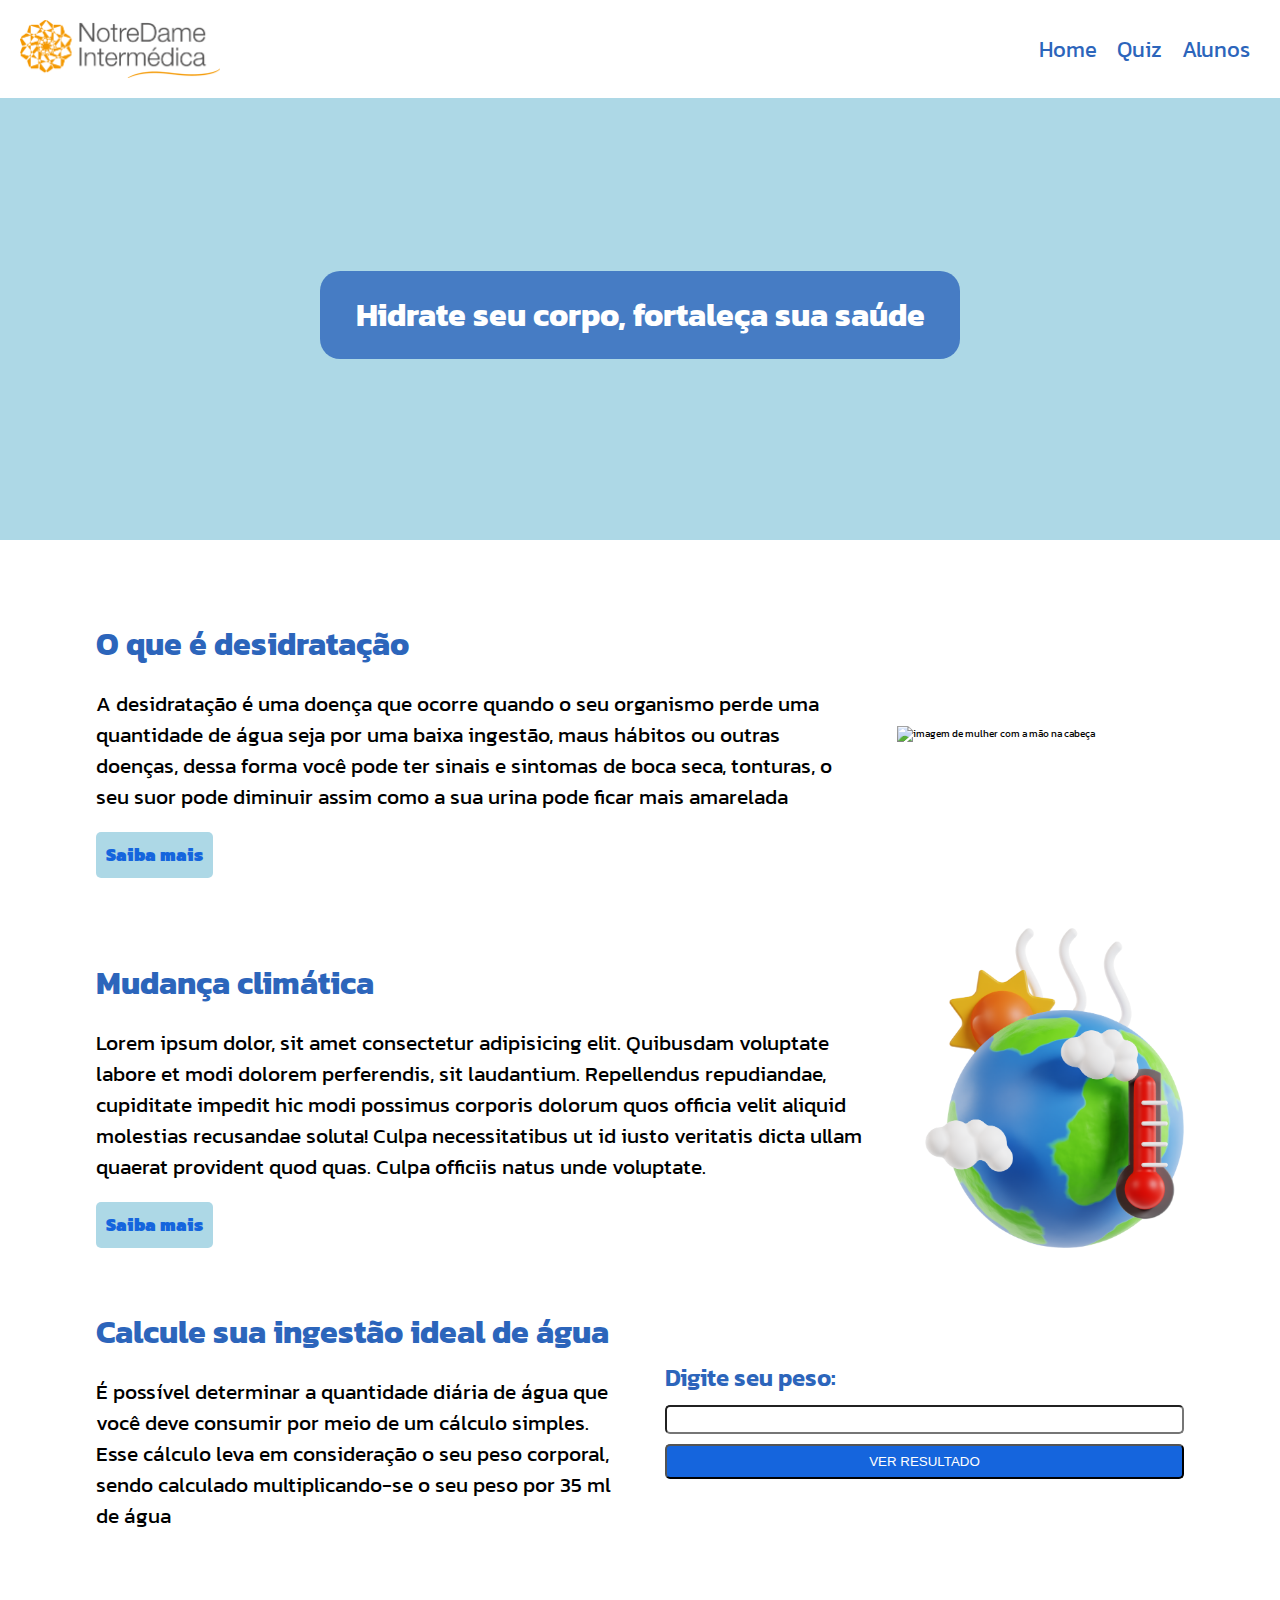
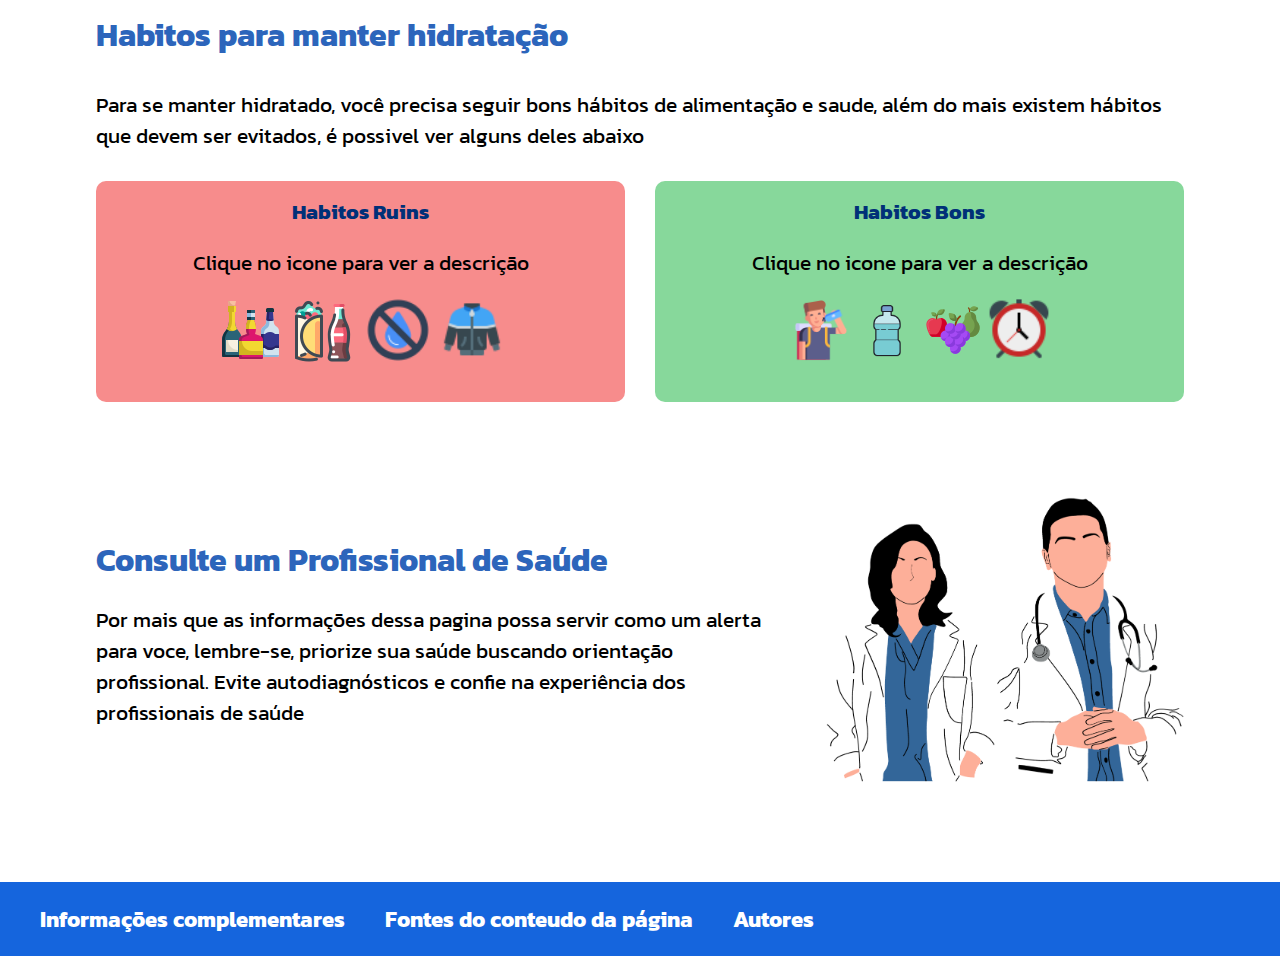
==== index.html @ b639f0be "pagina inicial completa" ====
<!DOCTYPE html>
<html lang="pt-br">

<head>
    <meta charset="UTF-8">
    <meta name="viewport" content="width=device-width, initial-scale=1.0">
    <title>Hidratação - Pagina Inicial</title>
    <link rel="stylesheet" href="style/style.css">
    <link rel="stylesheet" href="style/index.css">
    <link rel="shortcut icon" href="image/icons8-garrafa-de-água-100.png" type="image/x-icon">
</head>

<body>

    <header>
        <img src="image/layout_set_logo.png" alt="logo da intermédica">
        <nav>
            <ul>
                <li><a href="index.html">Home</a></li>
                <li><a href="quiz.html">Quiz</a></li>
                <li><a href="alunos.html">Alunos</a></li>
            </ul>
        </nav>
    </header>

    <main>
        <section class="primeira-secao">
            <h1>Hidrate seu corpo, fortaleça sua saúde</h1>
        </section>

        <section class="container">
            <div class="informacoes">
                <h2>O que é desidratação</h2>
                <p>A desidratação é uma doença que ocorre quando o seu organismo perde uma quantidade de água seja por
                    uma baixa ingestão, maus hábitos ou outras doenças, dessa forma você pode ter sinais e sintomas de
                    boca seca, tonturas, o seu suor pode diminuir assim como a sua urina pode ficar mais amarelada
                </p>
                <a href="">Saiba mais</a>
            </div>

            <img src="image/barra.png" alt="imagem de mulher com a mão na cabeça">
        </section>

        <section class="container">
            <div class="informacoes mudanca-climatica">
                <h2>Mudança climática</h2>
                <p>Lorem ipsum dolor, sit amet consectetur adipisicing elit. Quibusdam voluptate labore et modi dolorem
                    perferendis, sit laudantium. Repellendus repudiandae, cupiditate impedit hic modi possimus corporis
                    dolorum quos officia velit aliquid molestias recusandae soluta! Culpa necessitatibus ut id iusto
                    veritatis dicta ullam quaerat provident quod quas. Culpa officiis natus unde voluptate.</p>
                <a href="">Saiba mais</a>
            </div>

            <img class="img-mudanca-climatica" src="image/mudanca-climatica.png"
                alt="icone do mundo com altas temperaturas">

        </section>

        <section class="container container-conta">
            <div>
                <h2>Calcule sua ingestão ideal de água</h2>
                <p>É possível determinar a quantidade diária de água que você deve consumir por meio de um cálculo
                    simples. Esse cálculo leva em consideração o seu peso corporal, sendo calculado multiplicando-se o
                    seu peso por 35 ml de água</p>
            </div>
            <div class="container-calculo">
                <form>
                    <label for="peso">Digite seu peso:</label><input type="number" value="peso" id="peso" min="0"
                        max="300" required>
                    <input class="btn-resultado js-btn-resultado" type="button" value="Ver Resultado">
                </form>
                <div>
                    <p class="p-calculo js-mostar-calculo"></p>
                </div>
            </div>
        </section>

        <section class="container habitos-hidratacao">
            <h2>Habitos para manter hidratação</h2>
            <p
            >Para se manter hidratado, você precisa seguir bons hábitos de alimentação e saude, além do mais existem hábitos que devem ser evitados, é possivel ver alguns deles abaixo</p>
            <div class="habitos">
                <div class="habitos-ruins">
                    <h3>Habitos Ruins</h3>
                    <p>Clique no icone para ver a descrição</p>
                    <div class="icones-habitos">
                        <img src="image/icons8-drinks-64.png" alt="Bebidas alcolicas juntas">
                        <img src="image/icons8-comida-fast-food-street-food-18-64.png" alt="comida de Fast-Food">
                        <img src="image/icons8-no-water-53.png" alt="agua com risco no meio">
                        <img src="image/icons8-fato-de-treino-48.png" alt="Jaqueta de frio">
                    </div>

                    <p class="mostar-informacoes js-mostar-informacoes-ruins"></p>
                </div>

                <div class="habitos-bons">
                    <h3>Habitos Bons</h3>
                    <p>Clique no icone para ver a descrição</p>
                    <div class="icones-habitos">
                        <img src="image/icons8-drink-water-66.png" alt="Homem bebendo agua">
                        <img src="image/icons8-garrafa-de-água-100.png" alt="garrafa de agua">
                        <img src="image/icons8-fruits-64.png" alt="grupo de frutas">
                        <img src="image/icons8-relógio-despertador-48.png" alt="relogio">
                    </div>
                    <p class="mostar-informacoes js-mostar-informacoes-bons"></p>
                </div>
            </div>
        </section>


        <section class="container">
            <div>
                <h2>Consulte um Profissional de Saúde</h2>
                <p>Por mais que as informações dessa pagina possa servir como um alerta para voce,  lembre-se, priorize sua saúde buscando orientação profissional. Evite autodiagnósticos e confie na experiência dos profissionais de saúde</p>
            </div>

            <img src="image/nedico-2.png" alt="Foto de médica e médico juntos">
        </section>

    </main>

    <footer>
        <section>
            <h3>Informações complementares</h3>
            <nav>
                <ul>
                    <li><a href=""></a></li>
                </ul>
            </nav>
        </section>

        <section>
            <h3>Fontes do conteudo da página</h3>
            <nav>
                <ul>
                    <li><a href=""></a></li>
                </ul>
            </nav>
        </section>

        <section>
            <h3>Autores</h3>
            <nav>
                <ul>
                    <li><a href=""></a></li>
                </ul>
            </nav>
        </section>
    </footer>

</body>

</html>
---- style/style.css ----
@import url('header.css');
@import url('https://fonts.googleapis.com/css2?family=Kanit&display=swap');
@import url('footer.css');
* {
    margin: 0;
    padding: 0;
    box-sizing: border-box;
}

body {
    font-size: 62.5%;
    font-family: 'Kanit', 'Verdana', 'sans-serif';
}
---- style/index.css ----
.primeira-secao {
    background: #ADD8E6 url(../image/engin-akyurt-PCpoG06fcUI-unsplash.jpg) center center no-repeat;
    height: 60vh;
    background-size: cover;
    display: flex;
    align-items: center;
}

main h3 {
    font-size: 1.3rem;
}

.primeira-secao > h1 {
    background: rgba(44, 101, 187, 0.8);
    padding: 20px 10px;
    color: #ffff;
    width: 50%;
    margin: 10vh auto 0 auto;
    text-align: center;
    border-radius: 20px;
    font-size: 2rem;
}

.container {
    width: 85%;
    margin: 60px auto;
}

main p {
    font-size: 1.3rem;
}

main h2 {
    font-size: 2rem;
    color:#2c65bb ;
}

main > section > img {
    min-width: 259px;
    width: 100%;
    max-width: 400px;
}

main section {
    display: flex;
    gap: 50px;
    align-items: center;
}

main > section > .informacoes h2, p{
    margin: 20px 0;
}

main > section > .informacoes p {
    margin-bottom: 30px;
}

main a {
    text-decoration: none;
    padding: 10px;
    background-color: #ADD8E6;
    border-radius: 5px;
    margin-top: 30px;
    color: #1565dd;
    transition: 0.3s;
    font-size: 1.1rem;
    font-weight: 900;
}

main a:hover {
    background-color: #4ebce1;
}

.container-conta {
    display: flex;
    align-items: center;
}

.container-conta > div {
    flex: 1;
    width: 100%;
}

.container-calculo form {
    font-size: 1.5rem;
}

.container-calculo form input {
    display: block;
    margin: 10px 0;
    width: 100%;
    padding: 5px;
    border-radius: 5px;
}

.container-calculo form input.btn-resultado {
    background:#1565dd ;
    color: #ffff;
    text-transform: uppercase;
    padding: 8px;
    cursor: pointer;
    transition: 0.3s;

}

.container-calculo form input.btn-resultado:hover {
    background: #003078;
}

.container-calculo form label {
    color: #2c65bb;
    font-weight: 600;
}

.habitos-hidratacao {
    flex-direction: column;
    align-items: normal;
    gap: 10px;
}

.habitos-hidratacao > .habitos{
    display: flex;
    width: 100%;
    justify-content: space-between;
    gap: 30px;
}

.habitos-bons, .habitos-ruins {
    flex: 1;
    display: flex;
    align-items: center;
    flex-direction: column;
    border-radius: 10px;
    padding-top: 15px;
}

.habitos-hidratacao > .habitos h3 {
    color: #003078;
}

.icones-habitos {
    display: flex;
}

.habitos-hidratacao .icones-habitos img {
    margin: auto 5px;
    width: 64px;
    cursor: pointer;
    transition: 0.3s;
}

.habitos-bons .icones-habitos img{
    margin: auto 1px;
}

.habitos-ruins {
    background: rgba(239, 25, 25, 0.5);
}

.habitos-bons {
    background: rgba(16, 177, 56, 0.5);
}

@media screen and (max-width: 600px) {
    .primeira-secao > h1 {
        width: 85%;
    }
    section {
        flex-wrap: wrap;
    }

    section .desidratacao {
        margin-top: 0;
    }

    .container-conta {
        flex-direction: column;
    }

    .habitos {
        flex-direction: column;
    }
    
}
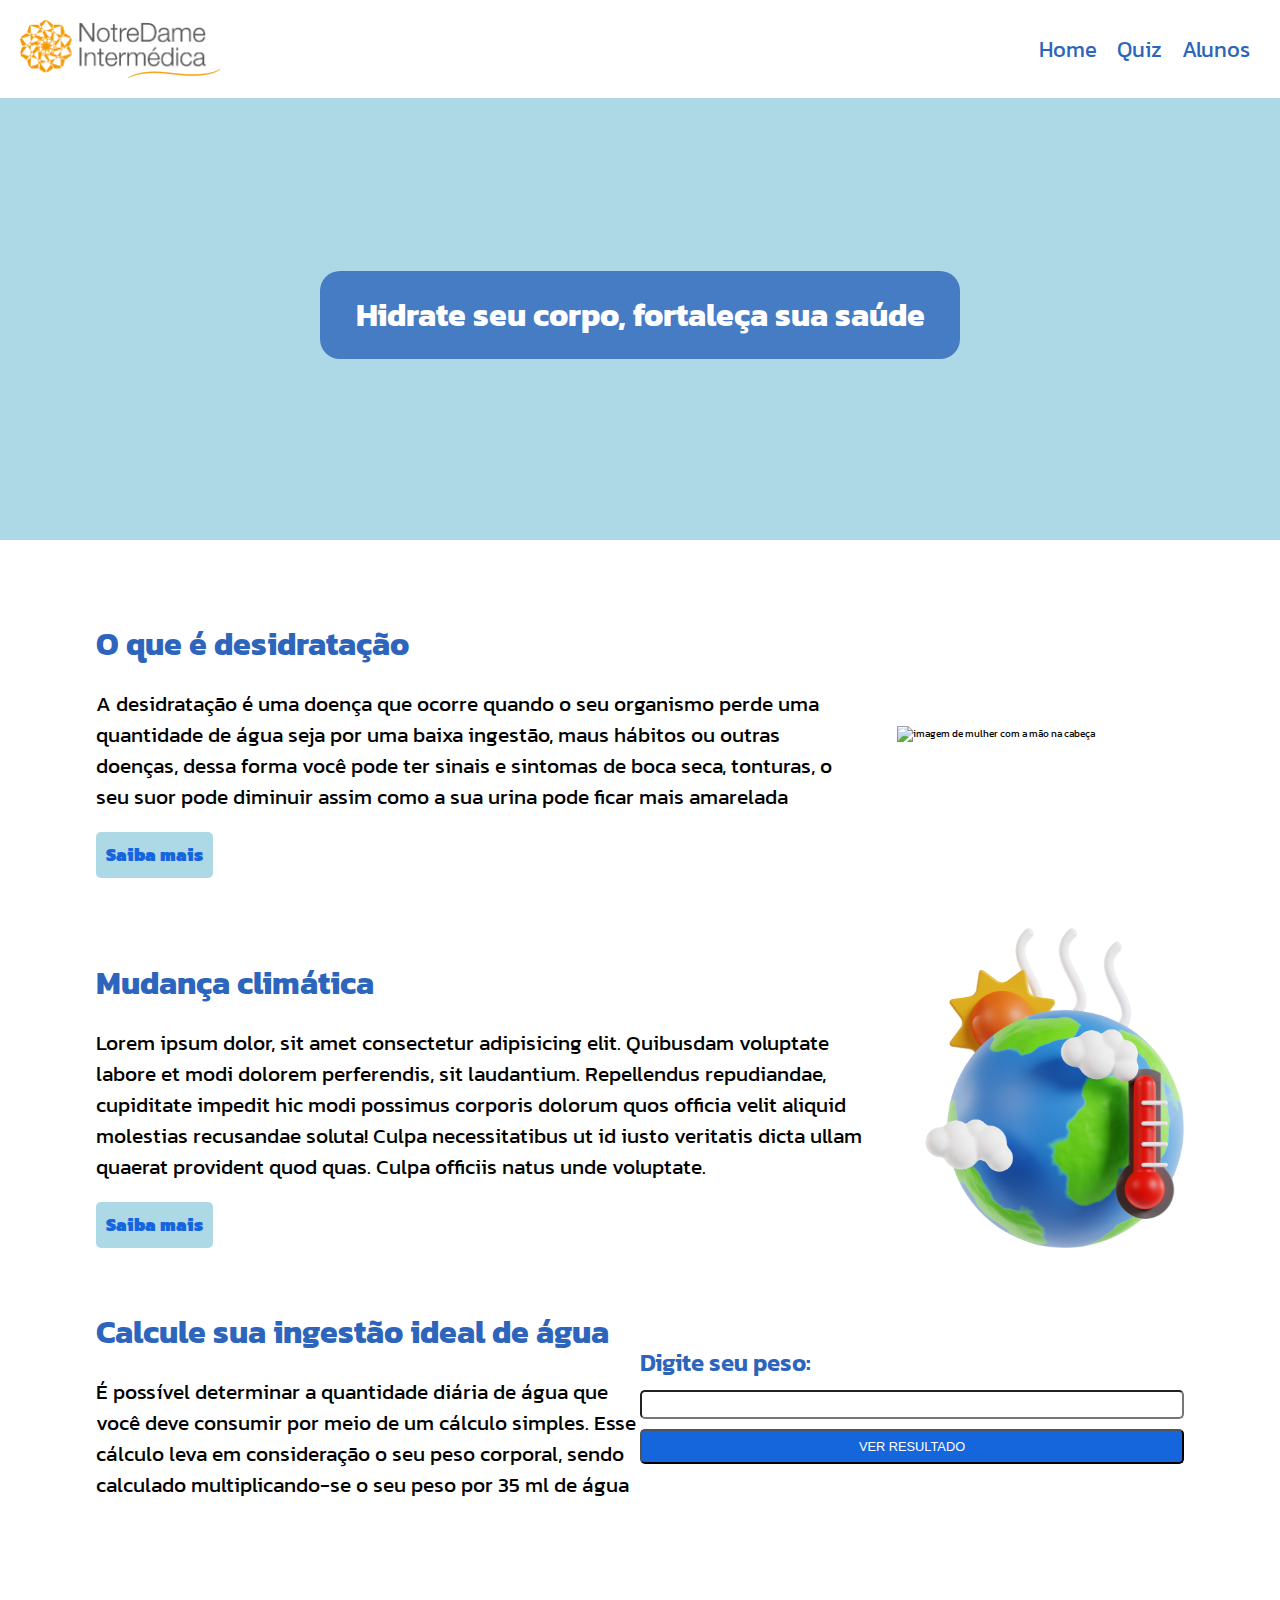
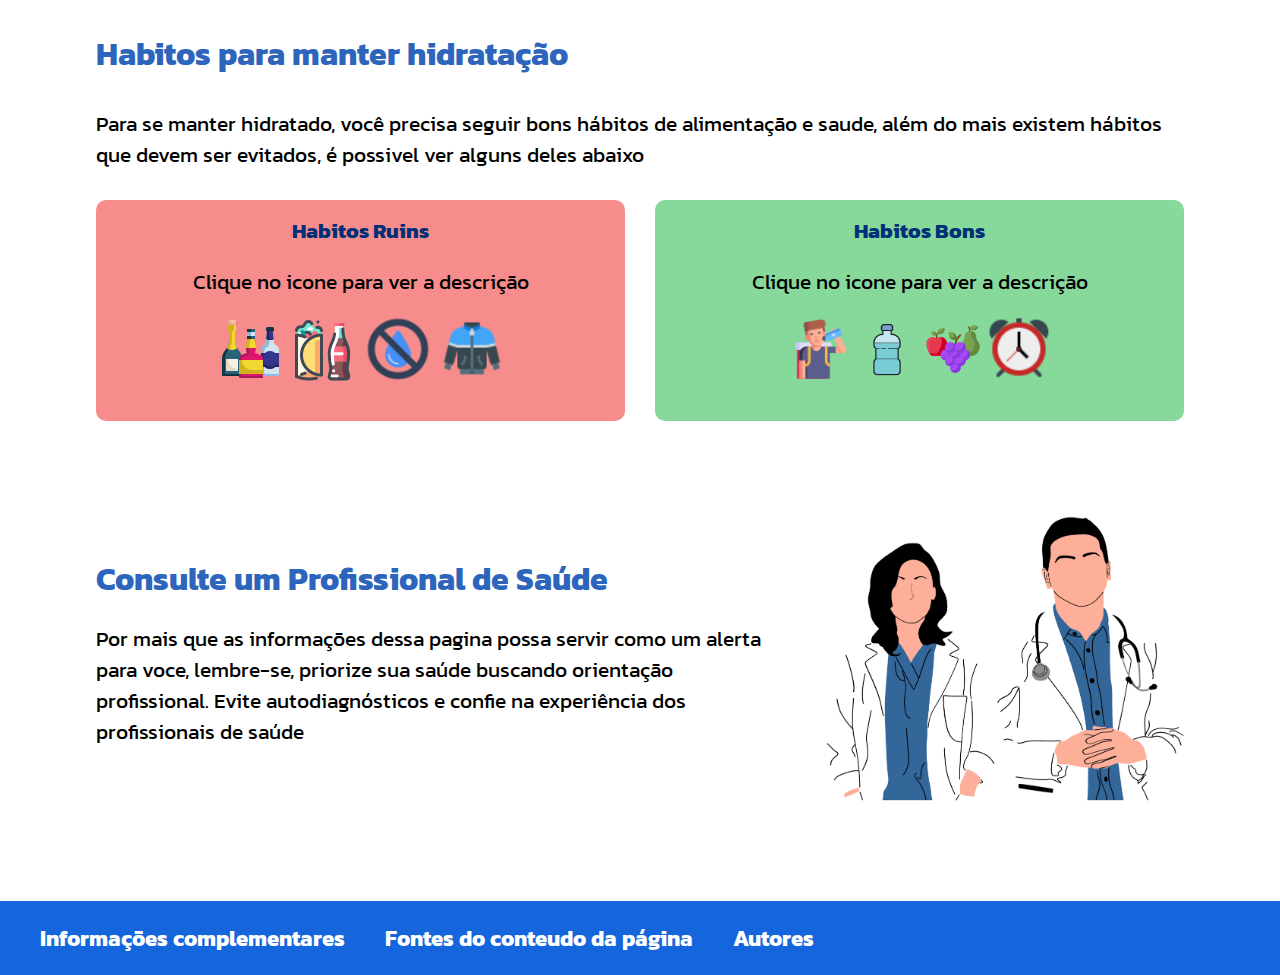
==== commit 63f800c3: "iniciado interação com javascript" ====
--- a/index.html
+++ b/index.html
@@ -35,7 +35,7 @@
                     uma baixa ingestão, maus hábitos ou outras doenças, dessa forma você pode ter sinais e sintomas de
                     boca seca, tonturas, o seu suor pode diminuir assim como a sua urina pode ficar mais amarelada
                 </p>
-                <a href="">Saiba mais</a>
+                <a class="btn-saiba-mais" href="">Saiba mais</a>
             </div>
 
             <img src="image/barra.png" alt="imagem de mulher com a mão na cabeça">
@@ -48,7 +48,7 @@
                     perferendis, sit laudantium. Repellendus repudiandae, cupiditate impedit hic modi possimus corporis
                     dolorum quos officia velit aliquid molestias recusandae soluta! Culpa necessitatibus ut id iusto
                     veritatis dicta ullam quaerat provident quod quas. Culpa officiis natus unde voluptate.</p>
-                <a href="">Saiba mais</a>
+                <a class="btn-saiba-mais" href="">Saiba mais</a>
             </div>
 
             <img class="img-mudanca-climatica" src="image/mudanca-climatica.png"
@@ -56,23 +56,26 @@
 
         </section>
 
-        <section class="container container-conta">
-            <div>
-                <h2>Calcule sua ingestão ideal de água</h2>
-                <p>É possível determinar a quantidade diária de água que você deve consumir por meio de um cálculo
-                    simples. Esse cálculo leva em consideração o seu peso corporal, sendo calculado multiplicando-se o
-                    seu peso por 35 ml de água</p>
-            </div>
-            <div class="container-calculo">
-                <form>
-                    <label for="peso">Digite seu peso:</label><input type="number" value="peso" id="peso" min="0"
-                        max="300" required>
-                    <input class="btn-resultado js-btn-resultado" type="button" value="Ver Resultado">
-                </form>
+        <section class="container container-quiz-conta">
+            <div class="container-conta">
                 <div>
-                    <p class="p-calculo js-mostar-calculo"></p>
+                    <h2>Calcule sua ingestão ideal de água</h2>
+                    <p>É possível determinar a quantidade diária de água que você deve consumir por meio de um cálculo
+                        simples. Esse cálculo leva em consideração o seu peso corporal, sendo calculado multiplicando-se o
+                        seu peso por 35 ml de água</p>
+                </div>
+                <div class="container-calculo">
+                    <form>
+                        <label for="peso">Digite seu peso:</label><input class="js-valor-peso" type="number" id="peso" min="0" max="300" required="true">
+                        <input class="btn-resultado js-btn-resultado" type="button" value="Ver Resultado">
+                    </form>
+                    <div>
+                        <p class="p-calculo js-mostar-calculo"></p>
+                    </div>
                 </div>
             </div>
+
+            <p class="js-mostrar-quiz"></p>
         </section>
 
         <section class="container habitos-hidratacao">
@@ -84,10 +87,10 @@
                     <h3>Habitos Ruins</h3>
                     <p>Clique no icone para ver a descrição</p>
                     <div class="icones-habitos">
-                        <img src="image/icons8-drinks-64.png" alt="Bebidas alcolicas juntas">
-                        <img src="image/icons8-comida-fast-food-street-food-18-64.png" alt="comida de Fast-Food">
-                        <img src="image/icons8-no-water-53.png" alt="agua com risco no meio">
-                        <img src="image/icons8-fato-de-treino-48.png" alt="Jaqueta de frio">
+                        <img class="js-bebidas-alcoolica" src="image/icons8-drinks-64.png" alt="Bebidas alcolicas juntas">
+                        <img class="js-fast-food" src="image/icons8-comida-fast-food-street-food-18-64.png" alt="comida de Fast-Food">
+                        <img class="js-sem-agua" src="image/icons8-no-water-53.png" alt="agua com risco no meio">
+                        <img class="js-roupa-calor" src="image/icons8-fato-de-treino-48.png" alt="Jaqueta de frio">
                     </div>
 
                     <p class="mostar-informacoes js-mostar-informacoes-ruins"></p>
@@ -97,10 +100,10 @@
                     <h3>Habitos Bons</h3>
                     <p>Clique no icone para ver a descrição</p>
                     <div class="icones-habitos">
-                        <img src="image/icons8-drink-water-66.png" alt="Homem bebendo agua">
-                        <img src="image/icons8-garrafa-de-água-100.png" alt="garrafa de agua">
-                        <img src="image/icons8-fruits-64.png" alt="grupo de frutas">
-                        <img src="image/icons8-relógio-despertador-48.png" alt="relogio">
+                        <img class="js-beber-agua" src="image/icons8-drink-water-66.png" alt="Homem bebendo agua">
+                        <img class="js-garrafa-agua" src="image/icons8-garrafa-de-água-100.png" alt="garrafa de agua">
+                        <img class="js-frutas" src="image/icons8-fruits-64.png" alt="grupo de frutas">
+                        <img class="js-relogio" src="image/icons8-relógio-despertador-48.png" alt="relogio">
                     </div>
                     <p class="mostar-informacoes js-mostar-informacoes-bons"></p>
                 </div>
@@ -148,6 +151,8 @@
         </section>
     </footer>
 
+    <script src="script/index.js"></script>
+
 </body>
 
 </html>--- a/style/index.css
+++ b/style/index.css
@@ -4,6 +4,11 @@
     background-size: cover;
     display: flex;
     align-items: center;
+}
+
+a {
+    text-decoration: none;
+    color: #000;
 }
 
 main h3 {
@@ -55,7 +60,7 @@
     margin-bottom: 30px;
 }
 
-main a {
+main a.btn-saiba-mais {
     text-decoration: none;
     padding: 10px;
     background-color: #ADD8E6;
@@ -67,8 +72,13 @@
     font-weight: 900;
 }
 
-main a:hover {
+main a.btn-saiba-mais:hover {
     background-color: #4ebce1;
+}
+
+.container-quiz-conta {
+    flex-direction: column;
+    gap: 10px;
 }
 
 .container-conta {
@@ -91,6 +101,7 @@
     width: 100%;
     padding: 5px;
     border-radius: 5px;
+    font-size: 0.8rem;
 }
 
 .container-calculo form input.btn-resultado {
@@ -131,7 +142,7 @@
     align-items: center;
     flex-direction: column;
     border-radius: 10px;
-    padding-top: 15px;
+    padding: 15px 10px 0 10px;
 }
 
 .habitos-hidratacao > .habitos h3 {
@@ -161,7 +172,40 @@
     background: rgba(16, 177, 56, 0.5);
 }
 
-@media screen and (max-width: 600px) {
+/* parte de javascript informando a quantidade de agua */
+span.valor-agua {
+    color: #1565dd;
+}
+
+span.peso-invalido {
+    color: #FF0000;
+    text-transform: uppercase;
+}
+
+/* parte de javascript que mostra o quiz após calcular a agua */
+
+.mostrar-quiz {
+    animation: mostrar-quiz forwards 2s;
+}
+
+.container-quiz-conta a {
+    color: #1565dd;
+    transition: 0.4s;
+}
+
+@keyframes mostrar-quiz {
+    0% {
+        transform: translateX(-20px);
+        opacity: 0;
+    }
+
+    100% {
+        transform: translateX(0);
+        opacity: 1;
+    }
+}
+
+@media screen and (max-width: 750px) {
     .primeira-secao > h1 {
         width: 85%;
     }
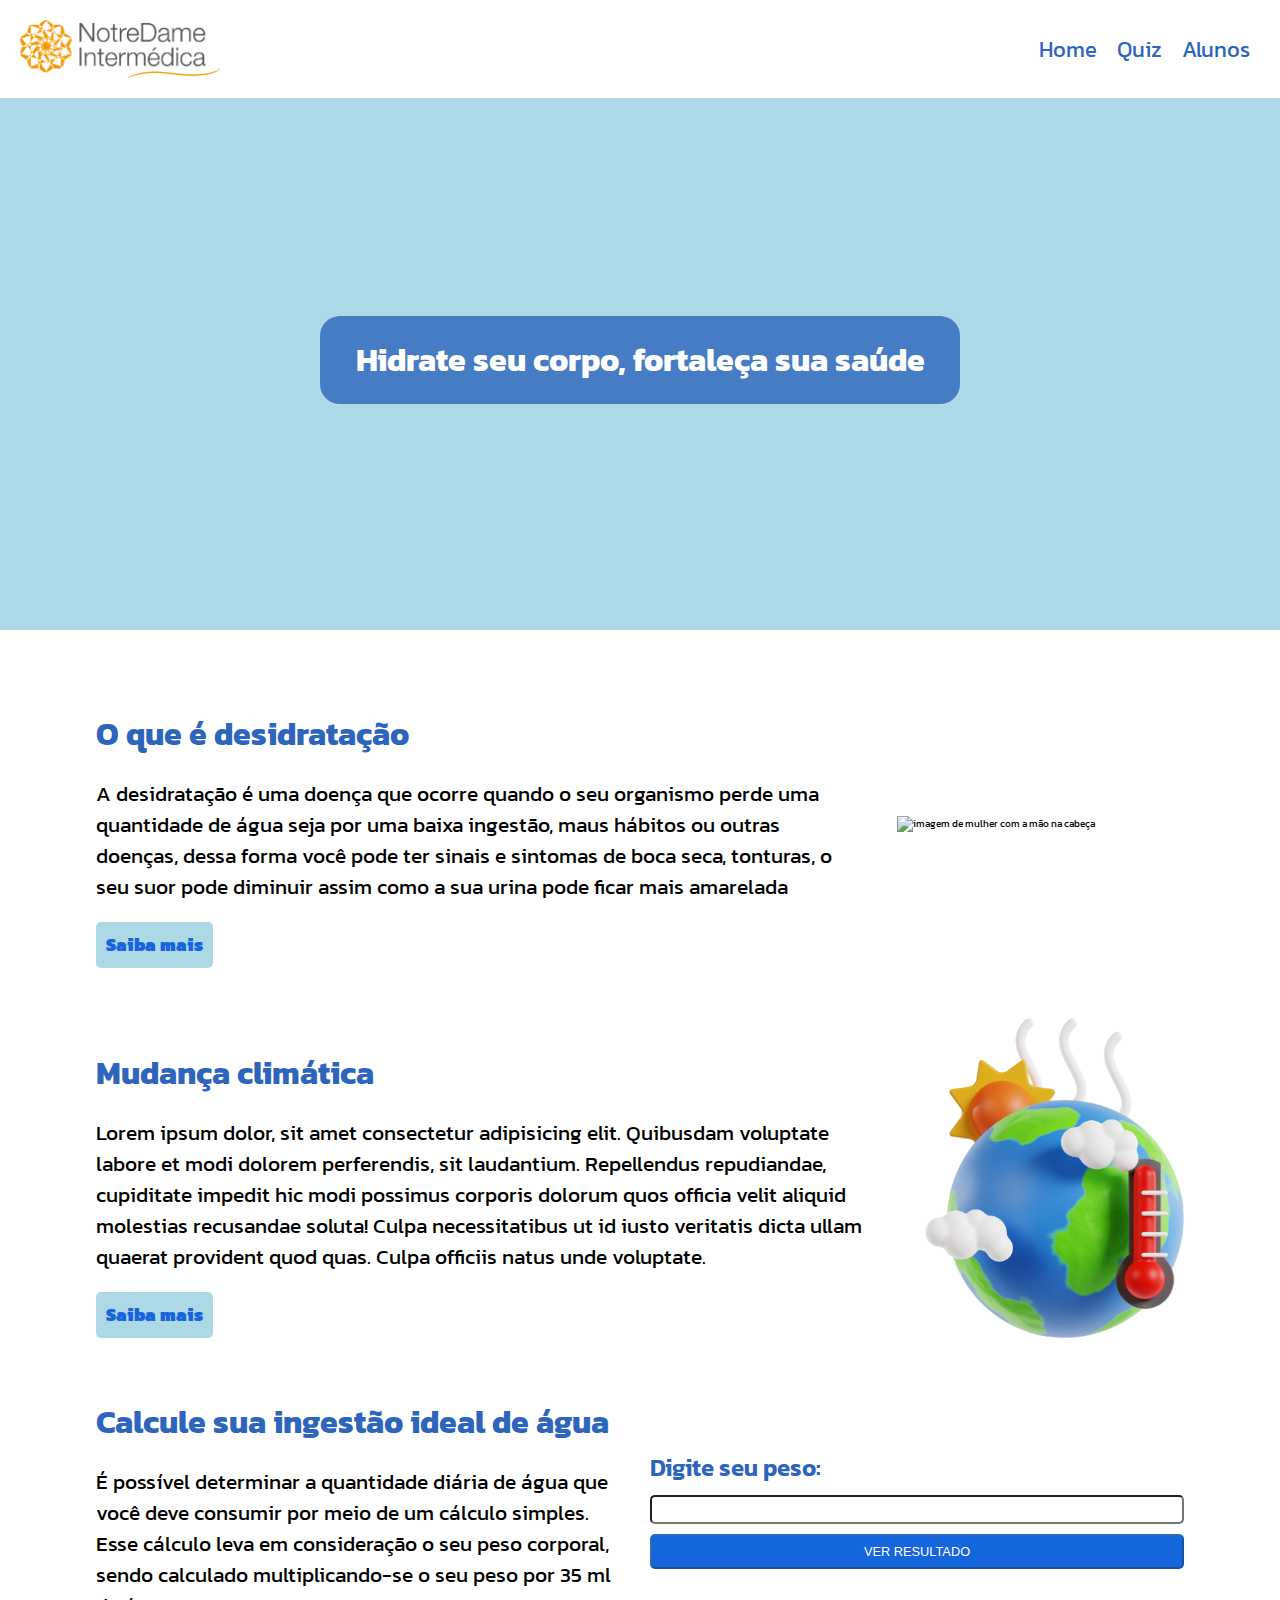
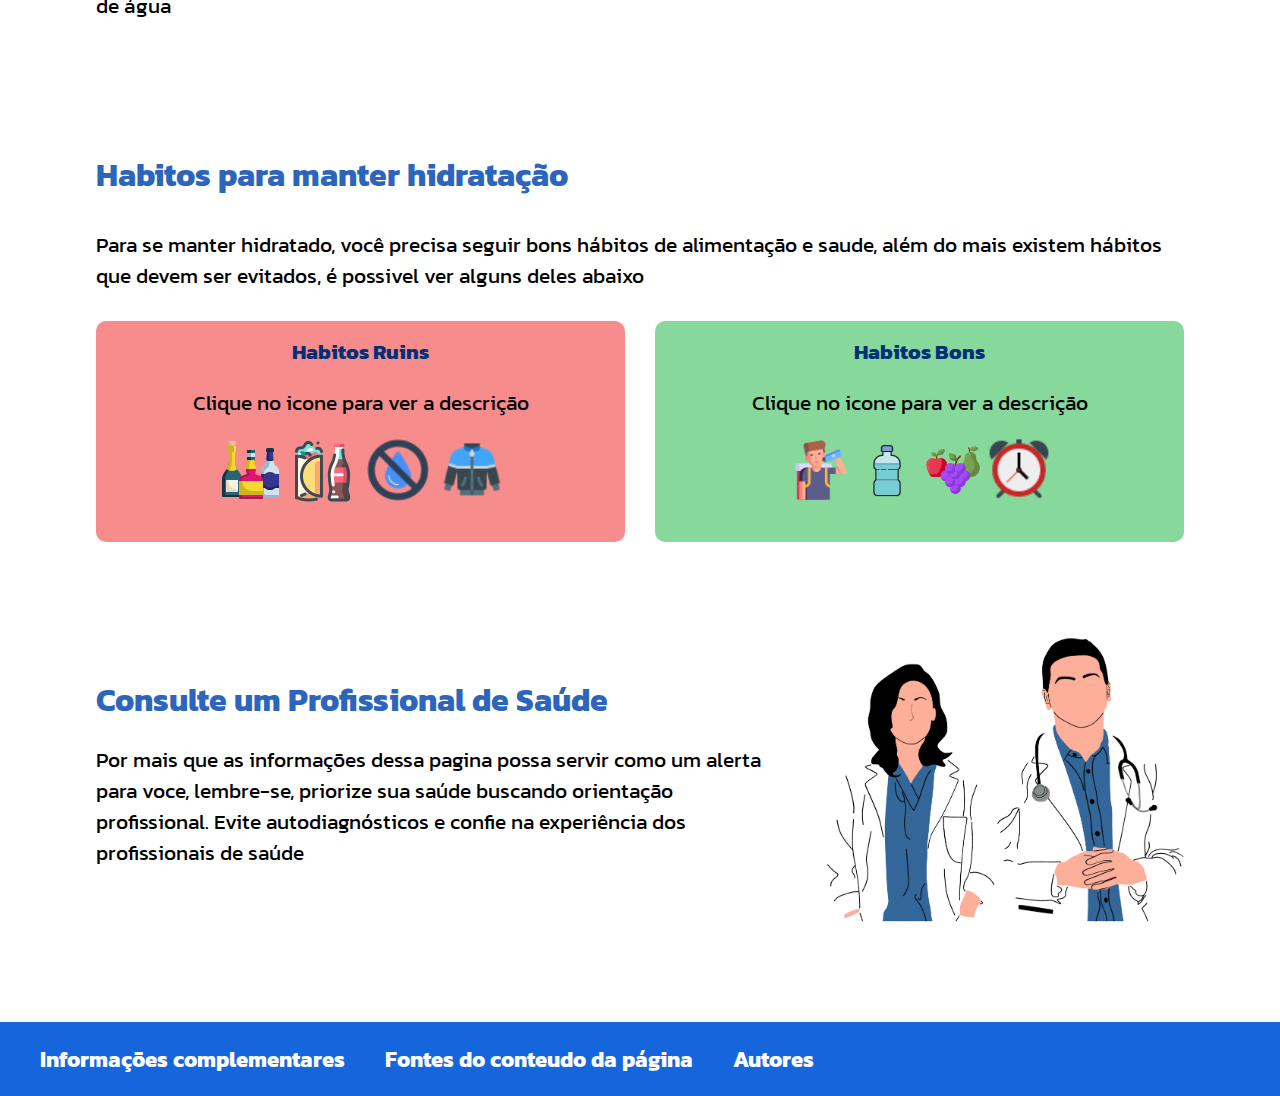
==== commit 47448094: "adicionado as informações no quiz" ====
--- a/index.html
+++ b/index.html
@@ -65,9 +65,9 @@
                         seu peso por 35 ml de água</p>
                 </div>
                 <div class="container-calculo">
-                    <form>
-                        <label for="peso">Digite seu peso:</label><input class="js-valor-peso" type="number" id="peso" min="0" max="300" required="true">
-                        <input class="btn-resultado js-btn-resultado" type="button" value="Ver Resultado">
+                    <form class="form-conta">
+                        <label for="peso">Digite seu peso:</label><input class="js-valor-peso" type="number" id="peso" min="0" max="300">
+                        <input class="btn-resultado btn-disabled js-btn-resultado" type="button" value="Ver Resultado" disabled title="Informe um valor">
                     </form>
                     <div>
                         <p class="p-calculo js-mostar-calculo"></p>
--- a/style/index.css
+++ b/style/index.css
@@ -1,6 +1,7 @@
 .primeira-secao {
     background: #ADD8E6 url(../image/engin-akyurt-PCpoG06fcUI-unsplash.jpg) center center no-repeat;
-    height: 60vh;
+    height: 70vh;
+    max-height: 80vh;
     background-size: cover;
     display: flex;
     align-items: center;
@@ -84,6 +85,7 @@
 .container-conta {
     display: flex;
     align-items: center;
+    gap: 20px;
 }
 
 .container-conta > div {
@@ -118,6 +120,11 @@
     background: #003078;
 }
 
+.container-calculo form input.btn-disabled:hover {
+    background:#1565dd ;
+    cursor: auto;
+}
+
 .container-calculo form label {
     color: #2c65bb;
     font-weight: 600;
@@ -127,6 +134,7 @@
     flex-direction: column;
     align-items: normal;
     gap: 10px;
+    margin-bottom: 0;
 }
 
 .habitos-hidratacao > .habitos{
@@ -143,6 +151,7 @@
     flex-direction: column;
     border-radius: 10px;
     padding: 15px 10px 0 10px;
+    width: 100%;
 }
 
 .habitos-hidratacao > .habitos h3 {
@@ -193,6 +202,18 @@
     transition: 0.4s;
 }
 
+/* texto dos hábitos */
+
+p.mostar-informacoes {
+    width: 100%;
+    font-size: 1.2rem;
+}
+
+.habitos-texto-icones {
+    color: #03398a;
+    font-weight: 600;
+}
+
 @keyframes mostrar-quiz {
     0% {
         transform: translateX(-20px);
@@ -205,12 +226,13 @@
     }
 }
 
-@media screen and (max-width: 750px) {
+@media screen and (max-width: 800px) {
     .primeira-secao > h1 {
         width: 85%;
     }
     section {
         flex-wrap: wrap;
+        justify-content: center;
     }
 
     section .desidratacao {
@@ -225,4 +247,10 @@
         flex-direction: column;
     }
     
+}
+
+@media screen and (max-width: 400px) {
+    .habitos-hidratacao .icones-habitos img {
+        width: 50px;
+    }
 }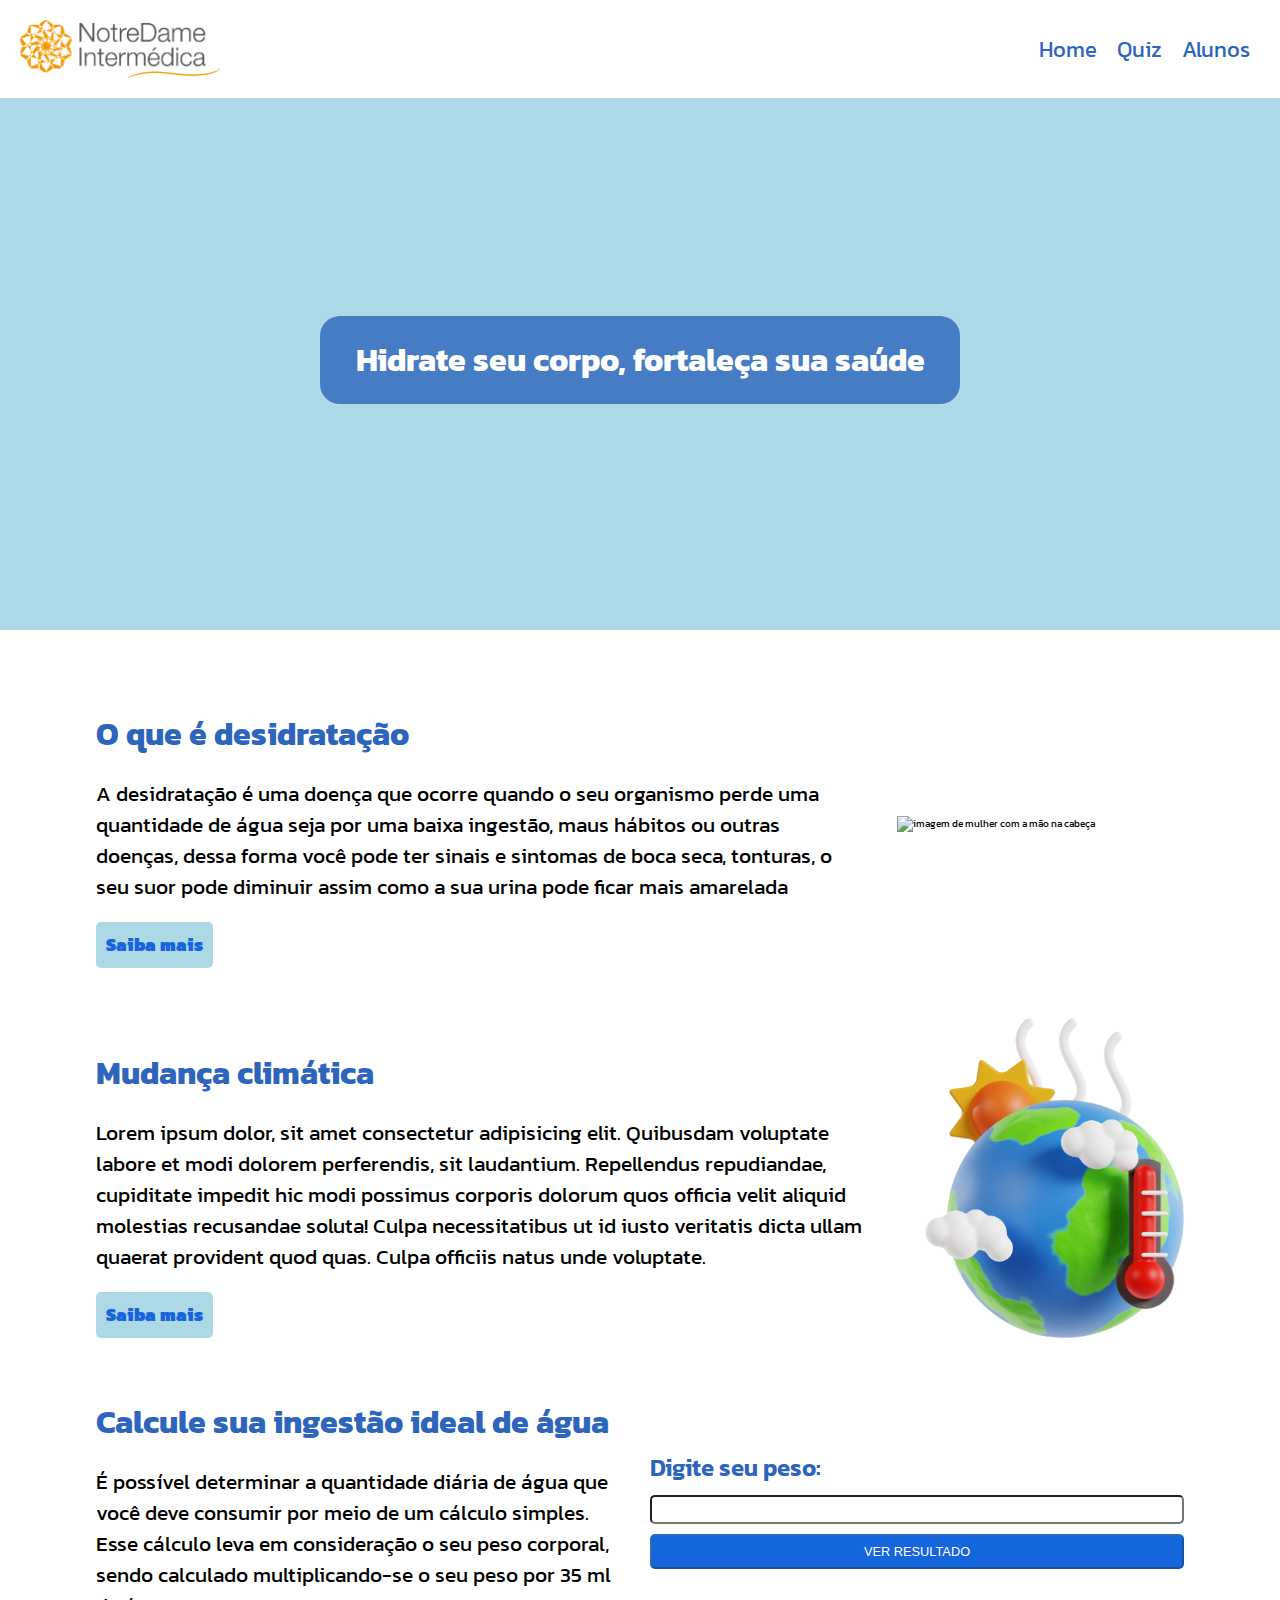
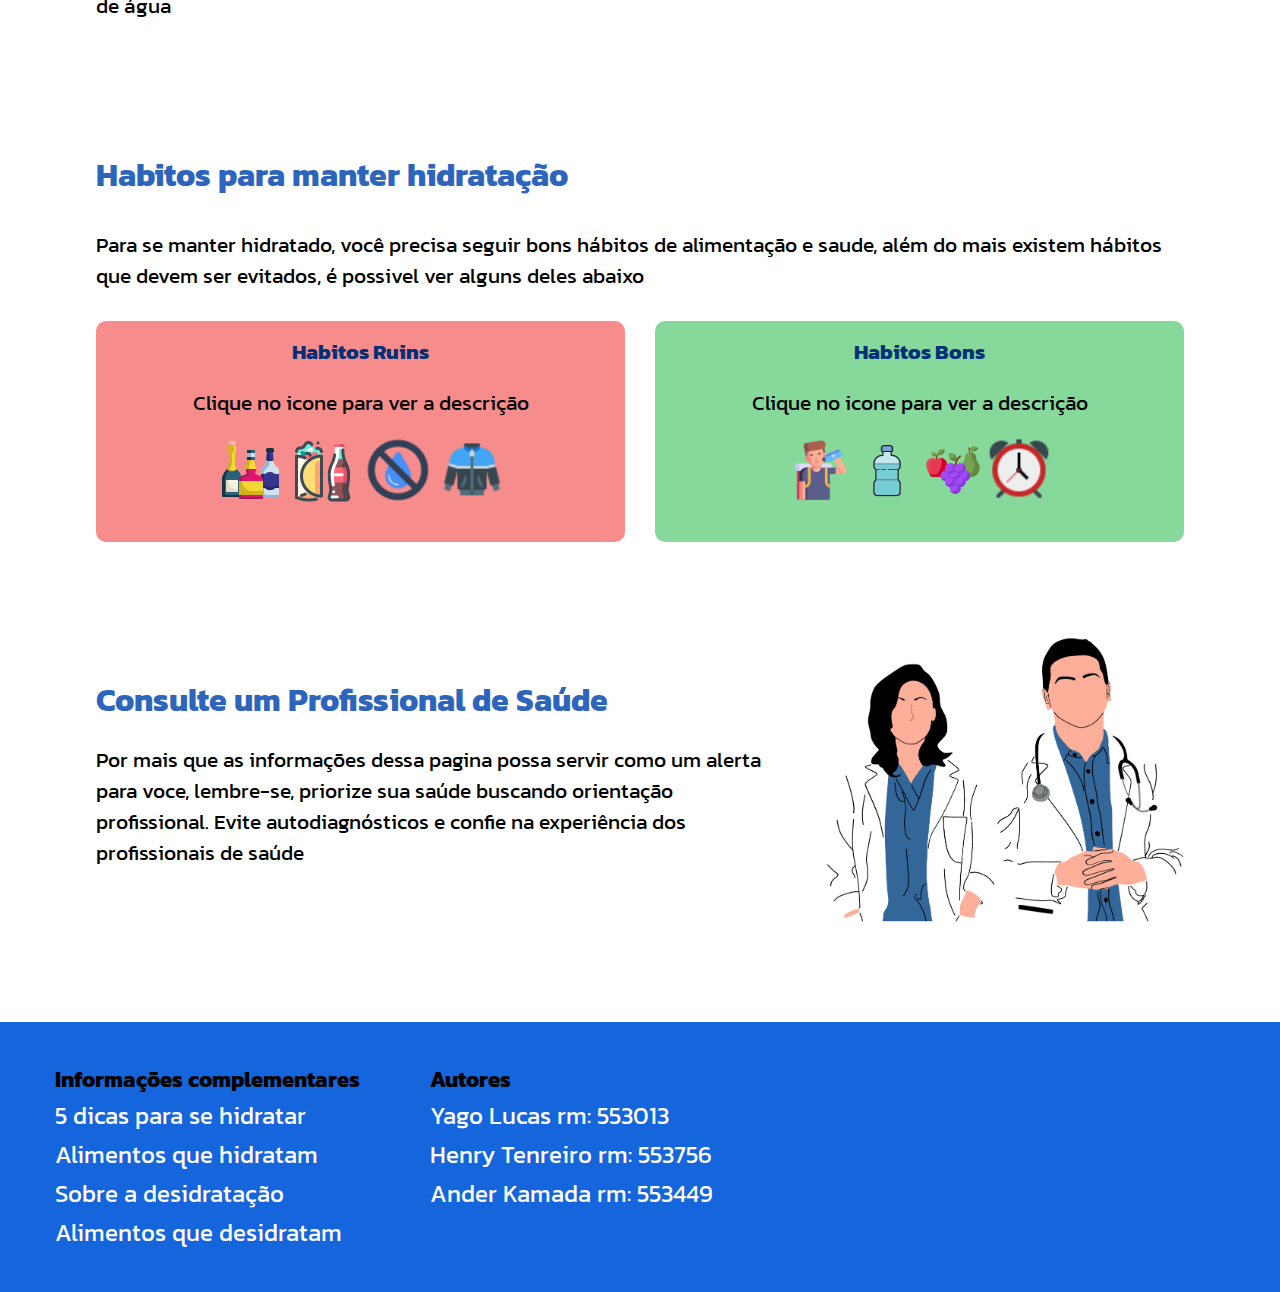
==== commit 4d1607b8: "colocado informações do rodapé" ====
--- a/index.html
+++ b/index.html
@@ -14,6 +14,7 @@
 
     <header>
         <img src="image/layout_set_logo.png" alt="logo da intermédica">
+        <img src="" alt="">
         <nav>
             <ul>
                 <li><a href="index.html">Home</a></li>
@@ -127,16 +128,10 @@
             <h3>Informações complementares</h3>
             <nav>
                 <ul>
-                    <li><a href=""></a></li>
-                </ul>
-            </nav>
-        </section>
-
-        <section>
-            <h3>Fontes do conteudo da página</h3>
-            <nav>
-                <ul>
-                    <li><a href=""></a></li>
+                    <li><a target="_blank" href="https://www.prefeitura.sp.gov.br/cidade/secretarias/saude/noticias/?p=322034">5 dicas para se hidratar</a></li>
+                    <li><a target="_blank" href="https://www.capesesp.com.br/alimentos-que-hidratam">Alimentos que hidratam</a></li>
+                    <li><a target="_blank" href="https://www.msdmanuals.com/pt-br/casa/dist%C3%BArbios-hormonais-e-metab%C3%B3licos/equil%C3%ADbrio-h%C3%ADdrico/desidrata%C3%A7%C3%A3o">Sobre a desidratação</a></li>
+                    <li><a target="_blank" href="https://www.europa.com.br/blog/alimentos-que-desidratam">Alimentos que desidratam</a></li>
                 </ul>
             </nav>
         </section>
@@ -145,7 +140,9 @@
             <h3>Autores</h3>
             <nav>
                 <ul>
-                    <li><a href=""></a></li>
+                    <li><a target="_blank" href="https://github.com/yagoluucas">Yago Lucas rm: 553013</a></li>
+                    <li><a target="_blank" href="https://github.com/HenryTenreiro">Henry Tenreiro rm: 553756</a></li>
+                    <li><a target="_blank" href="https://github.com/AnderKamada">Ander Kamada rm: 553449</a></li>
                 </ul>
             </nav>
         </section>
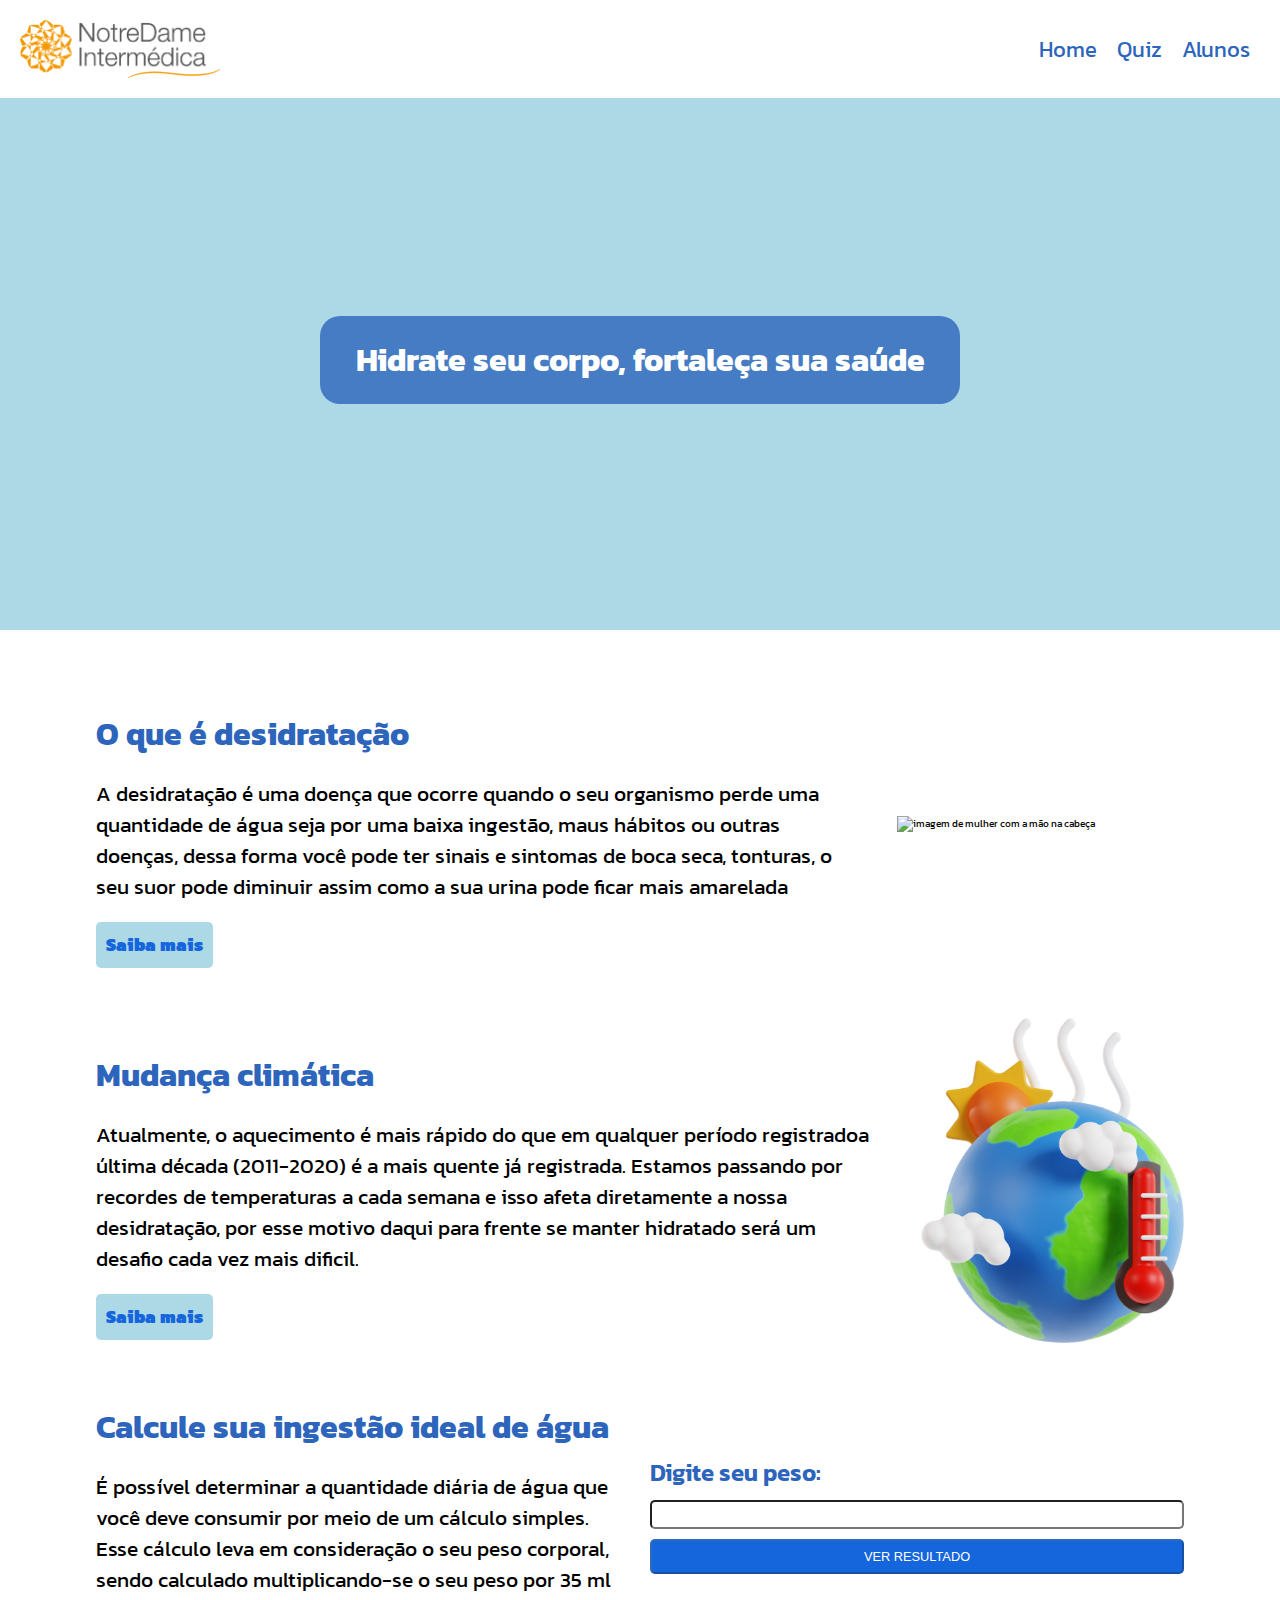
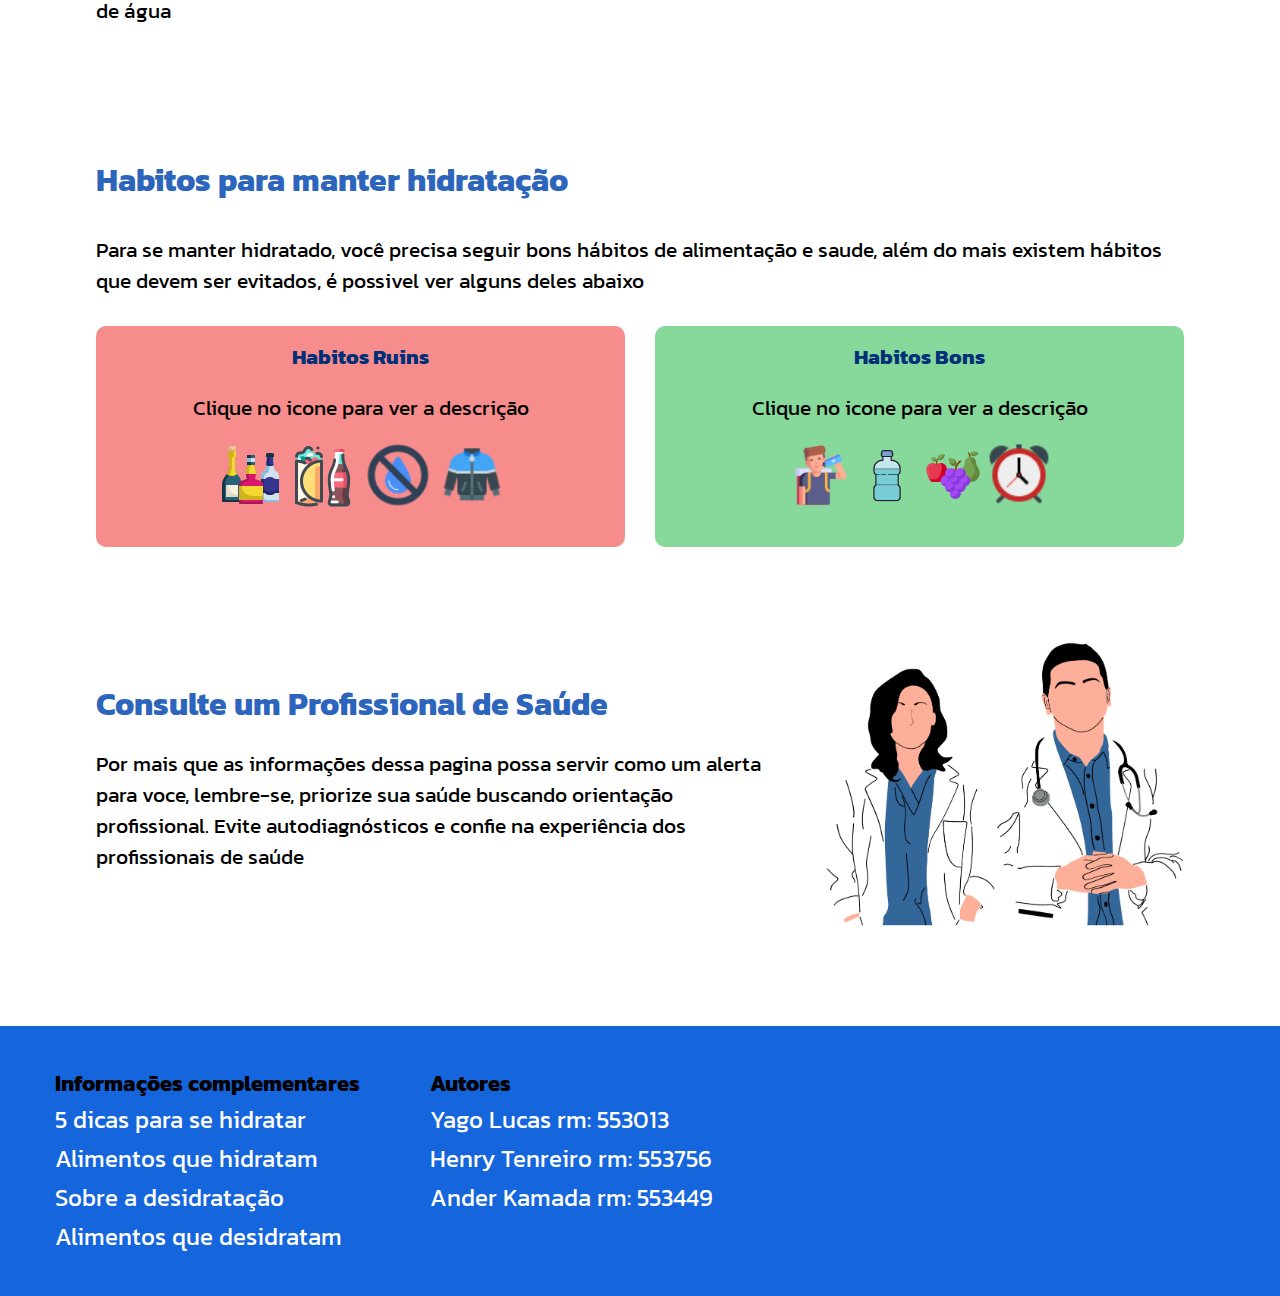
==== commit b49236c0: "colocado informações no texto sobre desidratação" ====
--- a/index.html
+++ b/index.html
@@ -36,7 +36,7 @@
                     uma baixa ingestão, maus hábitos ou outras doenças, dessa forma você pode ter sinais e sintomas de
                     boca seca, tonturas, o seu suor pode diminuir assim como a sua urina pode ficar mais amarelada
                 </p>
-                <a class="btn-saiba-mais" href="">Saiba mais</a>
+                <a class="btn-saiba-mais" target="_blank" href="https://www.msdmanuals.com/pt-br/casa/dist%C3%BArbios-hormonais-e-metab%C3%B3licos/equil%C3%ADbrio-h%C3%ADdrico/desidrata%C3%A7%C3%A3o">Saiba mais</a>
             </div>
 
             <img src="image/barra.png" alt="imagem de mulher com a mão na cabeça">
@@ -45,11 +45,8 @@
         <section class="container">
             <div class="informacoes mudanca-climatica">
                 <h2>Mudança climática</h2>
-                <p>Lorem ipsum dolor, sit amet consectetur adipisicing elit. Quibusdam voluptate labore et modi dolorem
-                    perferendis, sit laudantium. Repellendus repudiandae, cupiditate impedit hic modi possimus corporis
-                    dolorum quos officia velit aliquid molestias recusandae soluta! Culpa necessitatibus ut id iusto
-                    veritatis dicta ullam quaerat provident quod quas. Culpa officiis natus unde voluptate.</p>
-                <a class="btn-saiba-mais" href="">Saiba mais</a>
+                <p>Atualmente, o aquecimento é mais rápido do que em qualquer período registradoa última década (2011-2020) é  a mais quente já registrada. Estamos passando por recordes de temperaturas a cada semana e isso afeta diretamente a nossa desidratação, por esse motivo daqui para frente se manter hidratado será um desafio cada vez mais dificil.</p>
+                <a class="btn-saiba-mais" target="_blank" href="https://www.un.org/pt/climatechange/science/causes-effects-climate-change#:~:text=Temperaturas%20mais%20altas,quente%20do%20que%20a%20anterior.">Saiba mais</a>
             </div>
 
             <img class="img-mudanca-climatica" src="image/mudanca-climatica.png"
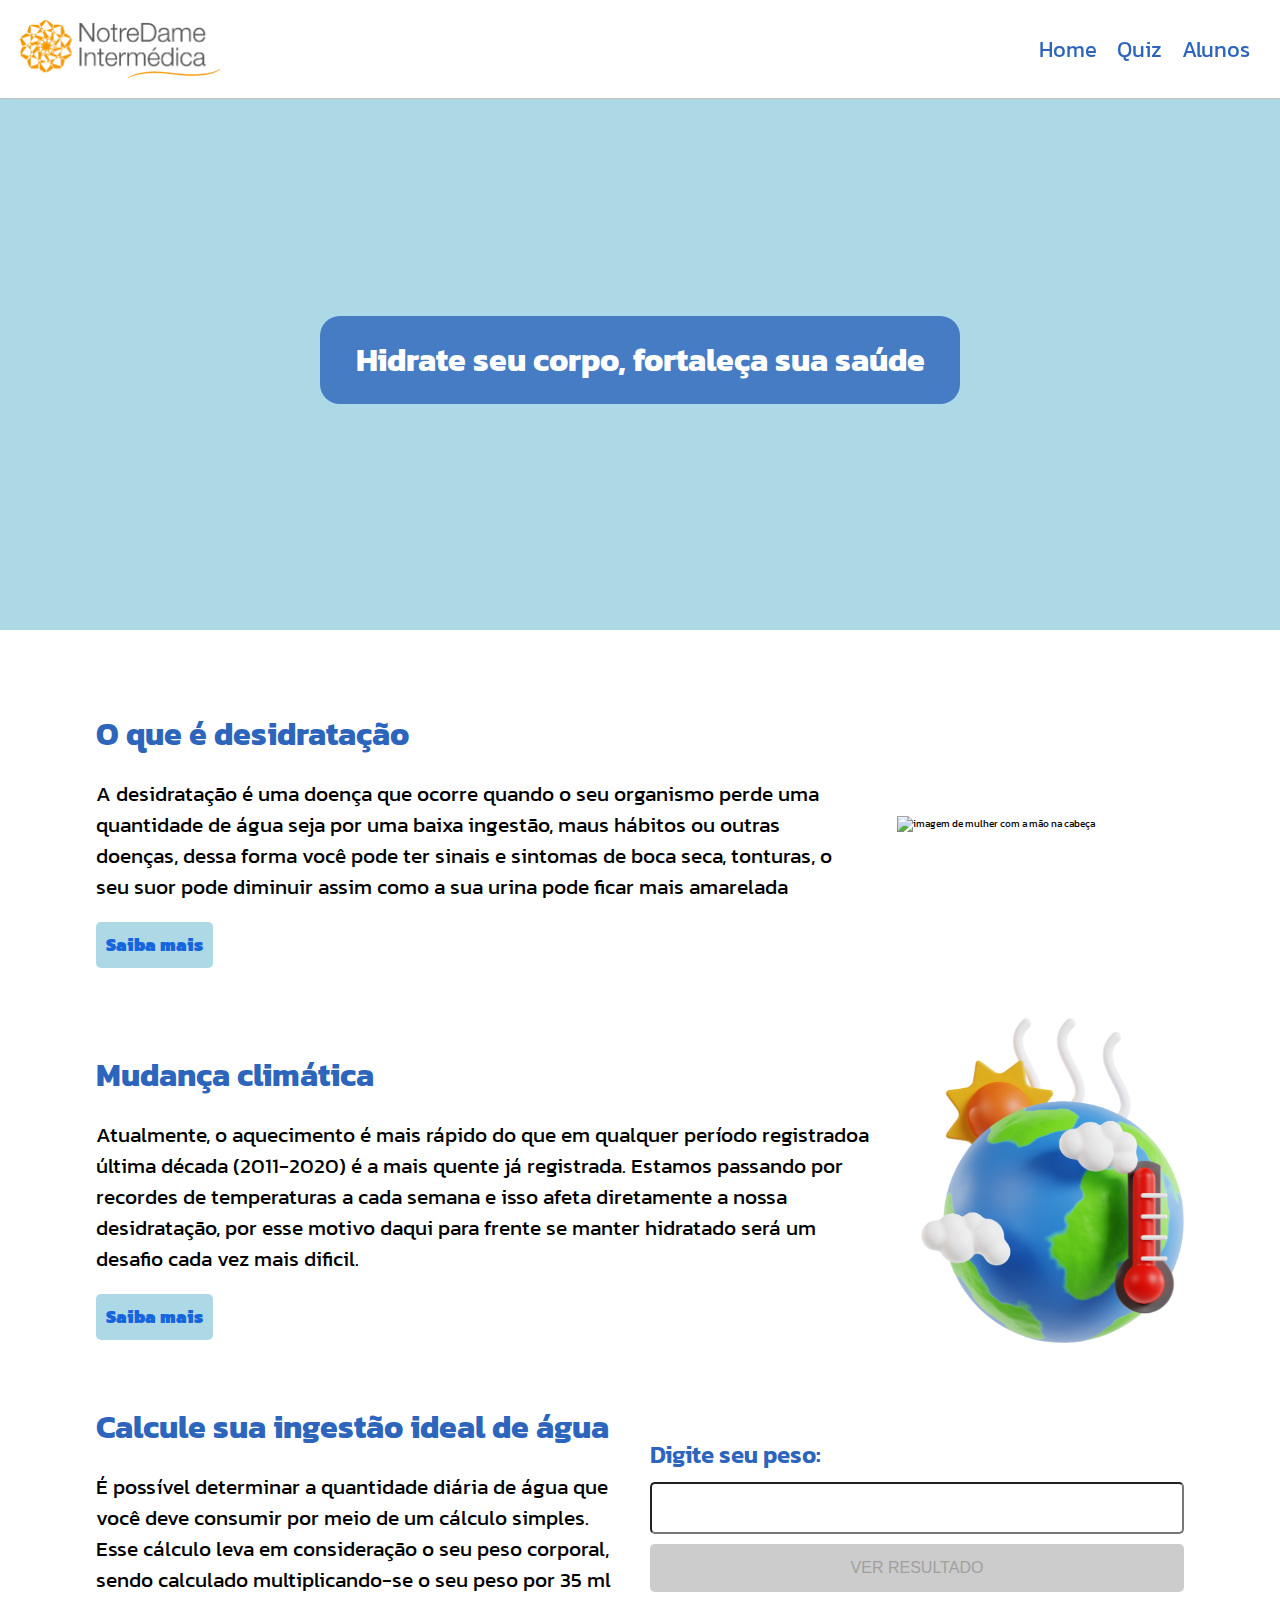
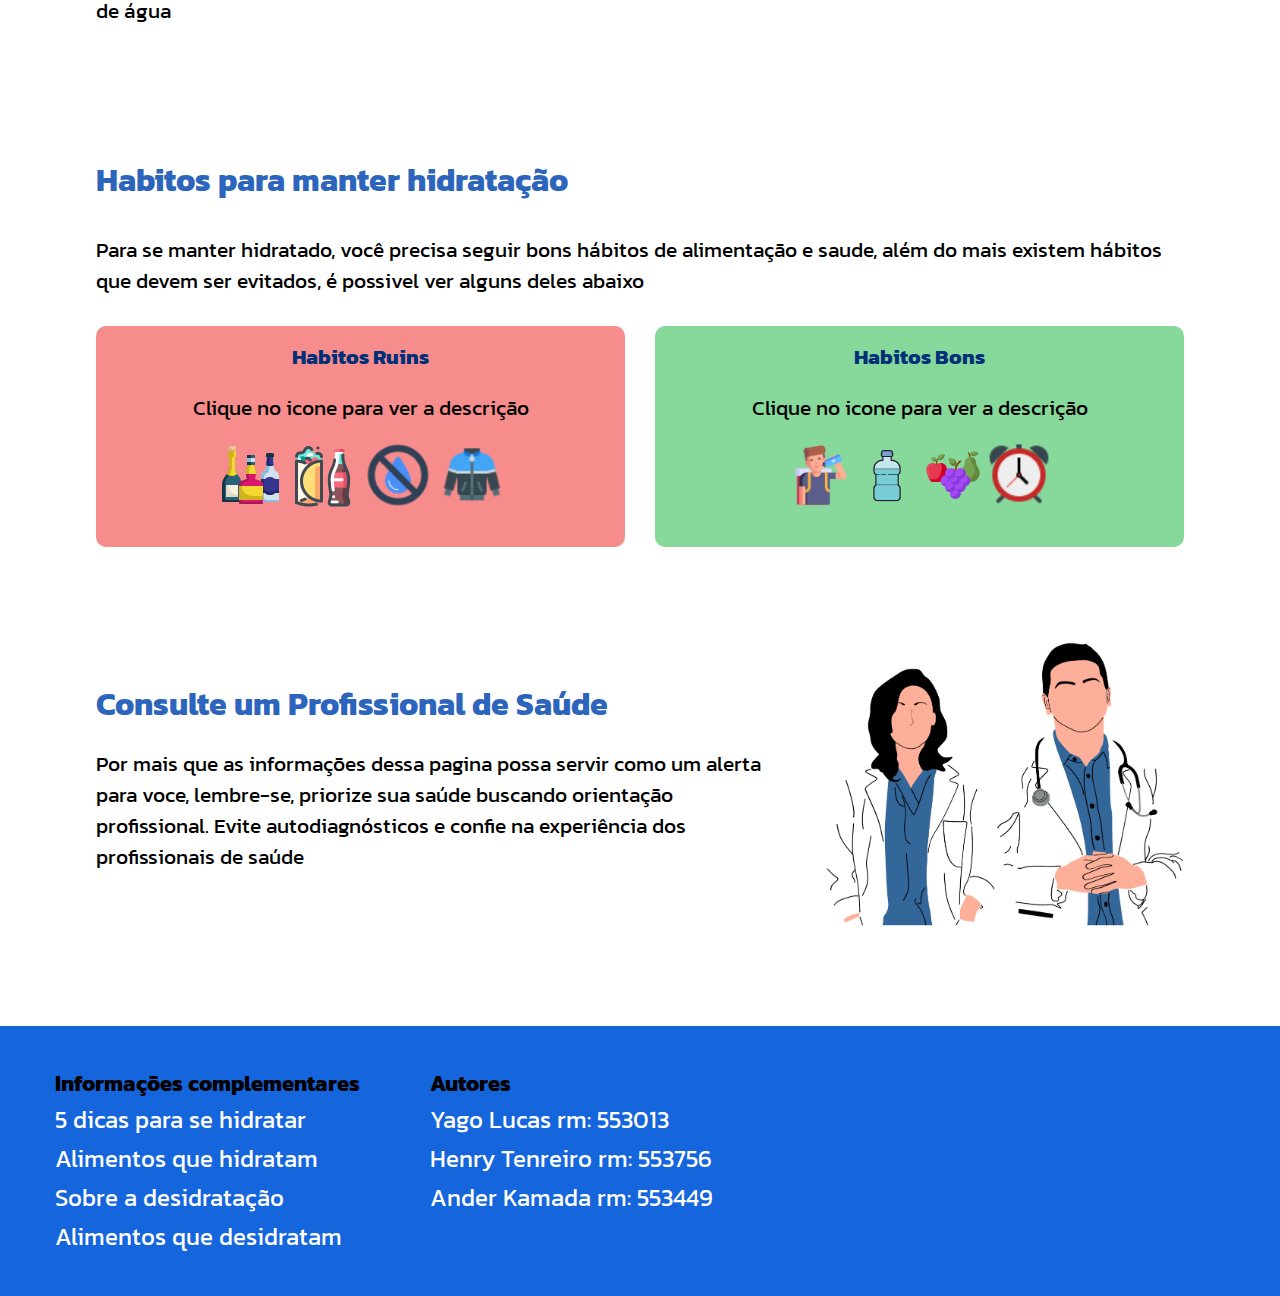
==== commit 8a256fbd: "adicionado chatbot na pagina" ====
--- a/index.html
+++ b/index.html
@@ -65,7 +65,7 @@
                 <div class="container-calculo">
                     <form class="form-conta">
                         <label for="peso">Digite seu peso:</label><input class="js-valor-peso" type="number" id="peso" min="0" max="300">
-                        <input class="btn-resultado btn-disabled js-btn-resultado" type="button" value="Ver Resultado" disabled title="Informe um valor">
+                        <input class="btn-resultado js-btn-resultado" type="button" value="Ver Resultado" disabled title="Informe um valor">
                     </form>
                     <div>
                         <p class="p-calculo js-mostar-calculo"></p>
@@ -146,6 +146,19 @@
     </footer>
 
     <script src="script/index.js"></script>
+    <script>
+        window.watsonAssistantChatOptions = {
+          integrationID: "52a0181f-40bb-450d-aa9d-fa6ad965ba51", // The ID of this integration.
+          region: "au-syd", // The region your integration is hosted in.
+          serviceInstanceID: "edf3aa1c-cff1-459e-926c-e7f62fc090a5", // The ID of your service instance.
+          onLoad: async (instance) => { await instance.render(); }
+        };
+        setTimeout(function(){
+          const t=document.createElement('script');
+          t.src="https://web-chat.global.assistant.watson.appdomain.cloud/versions/" + (window.watsonAssistantChatOptions.clientVersion || 'latest') + "/WatsonAssistantChatEntry.js";
+          document.head.appendChild(t);
+        });
+      </script>
 
 </body>
 
--- a/style/index.css
+++ b/style/index.css
@@ -101,9 +101,9 @@
     display: block;
     margin: 10px 0;
     width: 100%;
-    padding: 5px;
+    padding: 15px;
     border-radius: 5px;
-    font-size: 0.8rem;
+    font-size: 1rem;
 }
 
 .container-calculo form input.btn-resultado {
@@ -112,19 +112,21 @@
     text-transform: uppercase;
     padding: 8px;
     cursor: pointer;
+    padding: 15px 30px;
     transition: 0.3s;
-
 }
 
 .container-calculo form input.btn-resultado:hover {
     background: #003078;
-}
-
-.container-calculo form input.btn-disabled:hover {
-    background:#1565dd ;
-    cursor: auto;
-}
-
+    cursor: pointer;
+}
+
+.container-calculo form input.btn-resultado:disabled {
+    background: #ccc;
+    color: #a0a0a0;
+    border: none;
+    cursor: not-allowed;
+}
 .container-calculo form label {
     color: #2c65bb;
     font-weight: 600;
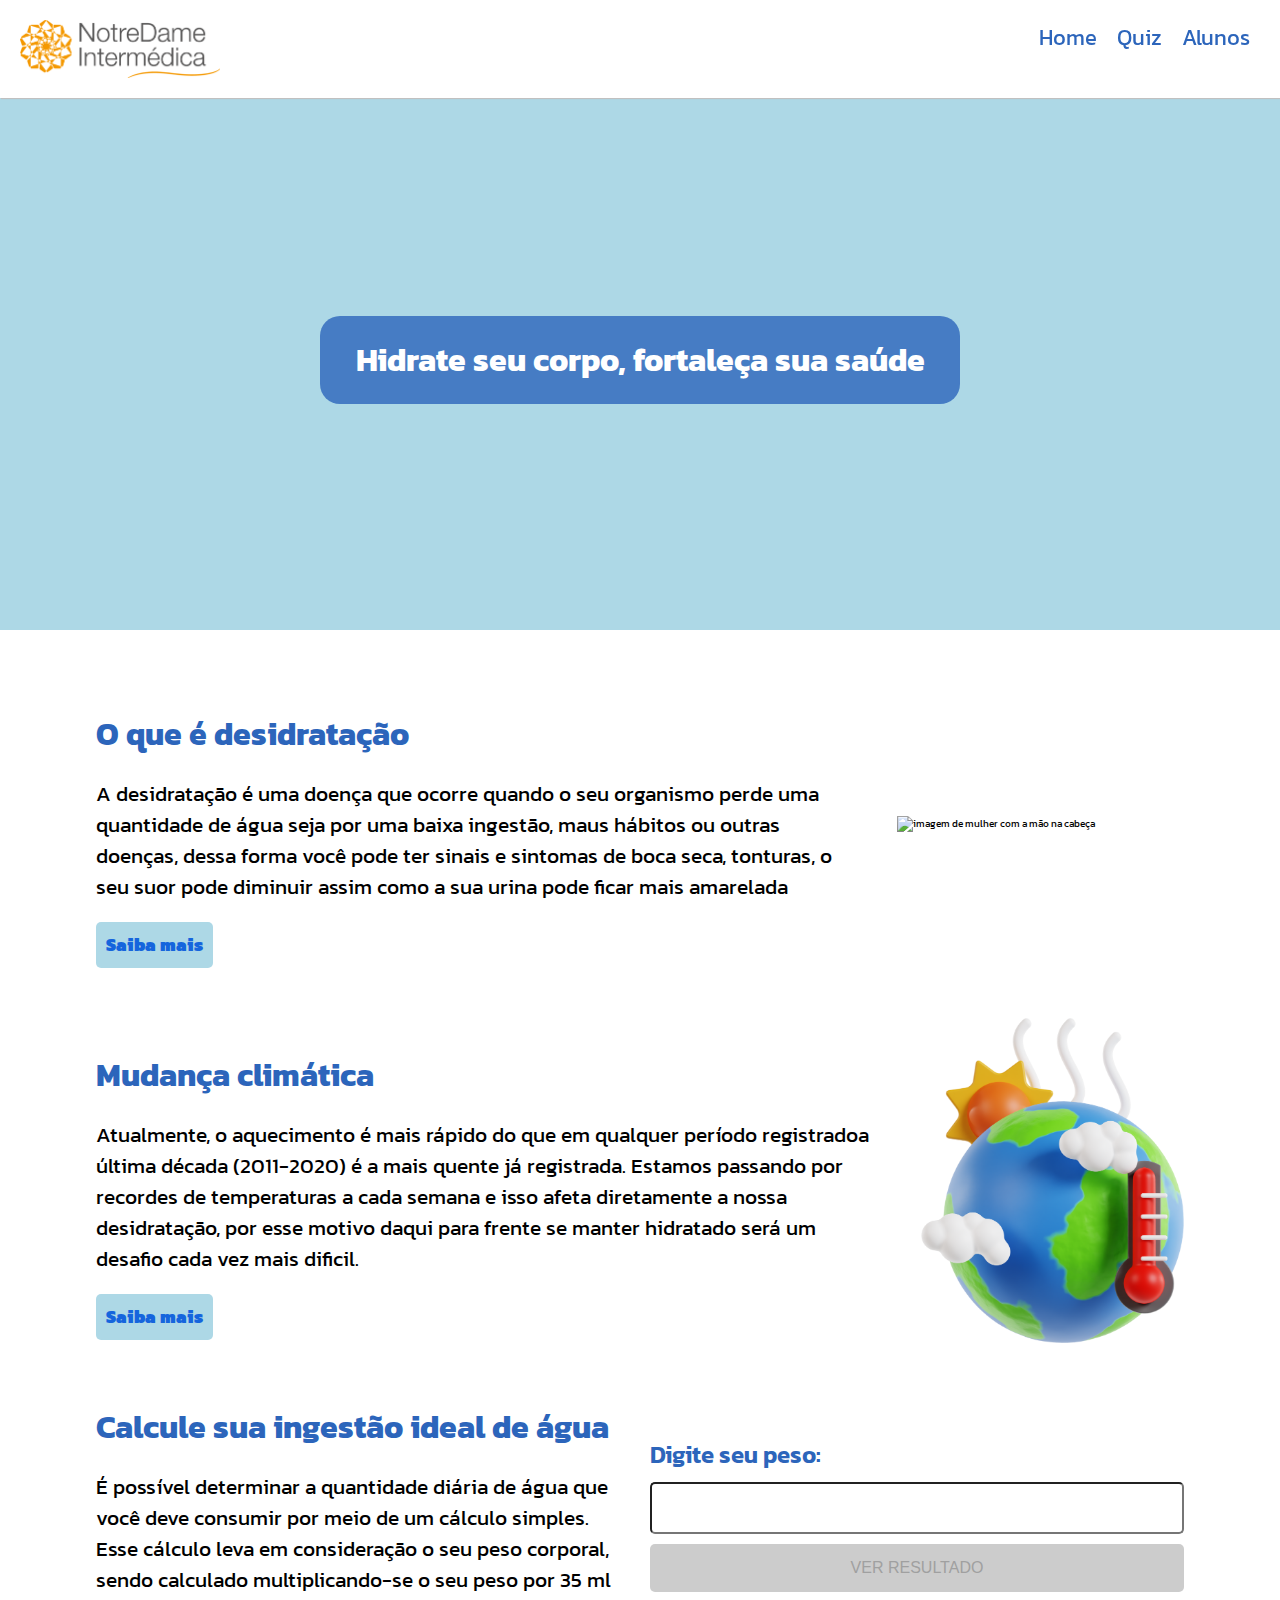
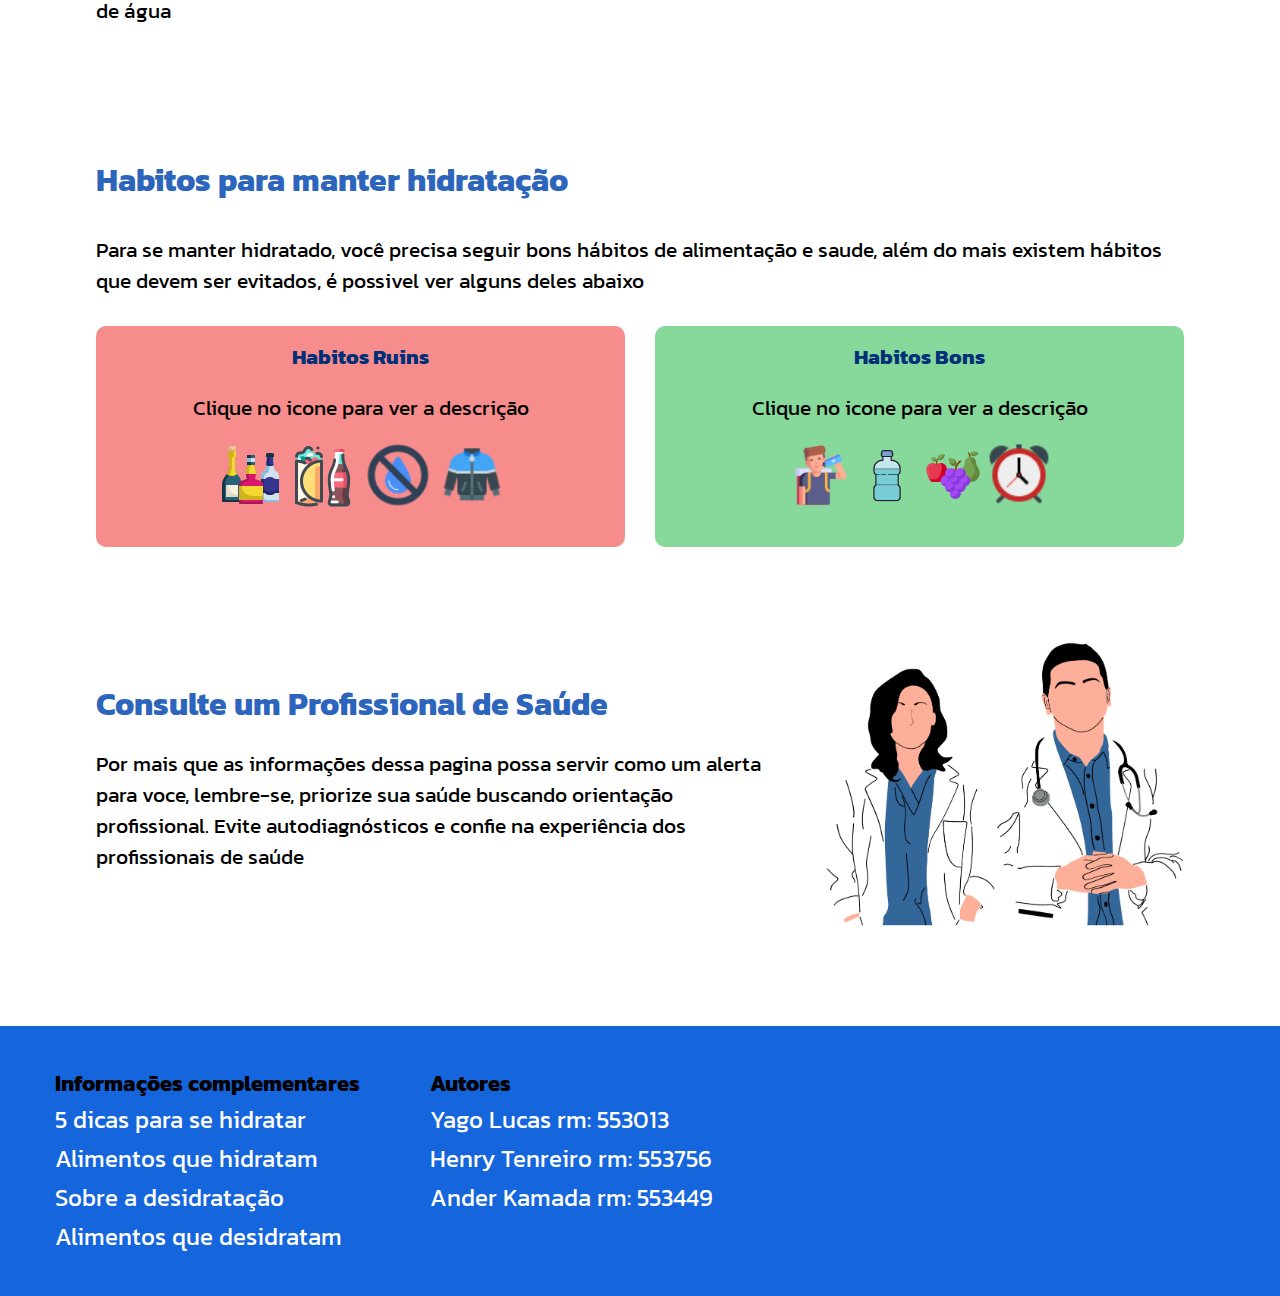
==== commit a4ccf82c: "adicionado posicionamento na imagem" ====
--- a/index.html
+++ b/index.html
@@ -1,165 +1,288 @@
 <!DOCTYPE html>
 <html lang="pt-br">
-
-<head>
-    <meta charset="UTF-8">
-    <meta name="viewport" content="width=device-width, initial-scale=1.0">
+  <head>
+    <meta charset="UTF-8" />
+    <meta name="viewport" content="width=device-width, initial-scale=1.0" />
     <title>Hidratação - Pagina Inicial</title>
-    <link rel="stylesheet" href="style/style.css">
-    <link rel="stylesheet" href="style/index.css">
-    <link rel="shortcut icon" href="image/icons8-garrafa-de-água-100.png" type="image/x-icon">
-</head>
-
-<body>
-
+    <link rel="stylesheet" href="style/style.css" />
+    <link rel="stylesheet" href="style/index.css" />
+    <link
+      rel="shortcut icon"
+      href="image/icons8-garrafa-de-água-100.png"
+      type="image/x-icon"
+    />
+  </head>
+
+  <body>
     <header>
-        <img src="image/layout_set_logo.png" alt="logo da intermédica">
-        <img src="" alt="">
+      <img src="image/layout_set_logo.png" alt="logo da intermédica" />
+      <nav>
+        <div>
+          <img
+            class="js-icone-menu icone-menu"
+            src="image/hamburger.png"
+            alt="icone menu"
+          />
+        </div>
+        <ul class="ocultar">
+          <li><a href="index.html">Home</a></li>
+          <li><a href="quiz.html">Quiz</a></li>
+          <li><a href="alunos.html">Alunos</a></li>
+        </ul>
+      </nav>
+    </header>
+
+    <main>
+      <section class="primeira-secao">
+        <h1>Hidrate seu corpo, fortaleça sua saúde</h1>
+      </section>
+
+      <section class="container">
+        <div class="informacoes">
+          <h2>O que é desidratação</h2>
+          <p>
+            A desidratação é uma doença que ocorre quando o seu organismo perde
+            uma quantidade de água seja por uma baixa ingestão, maus hábitos ou
+            outras doenças, dessa forma você pode ter sinais e sintomas de boca
+            seca, tonturas, o seu suor pode diminuir assim como a sua urina pode
+            ficar mais amarelada
+          </p>
+          <a
+            class="btn-saiba-mais"
+            target="_blank"
+            href="https://www.msdmanuals.com/pt-br/casa/dist%C3%BArbios-hormonais-e-metab%C3%B3licos/equil%C3%ADbrio-h%C3%ADdrico/desidrata%C3%A7%C3%A3o"
+            >Saiba mais</a
+          >
+        </div>
+
+        <img src="image/barra.png" alt="imagem de mulher com a mão na cabeça" />
+      </section>
+
+      <section class="container">
+        <div class="informacoes mudanca-climatica">
+          <h2>Mudança climática</h2>
+          <p>
+            Atualmente, o aquecimento é mais rápido do que em qualquer período
+            registradoa última década (2011-2020) é a mais quente já registrada.
+            Estamos passando por recordes de temperaturas a cada semana e isso
+            afeta diretamente a nossa desidratação, por esse motivo daqui para
+            frente se manter hidratado será um desafio cada vez mais dificil.
+          </p>
+          <a
+            class="btn-saiba-mais"
+            target="_blank"
+            href="https://www.un.org/pt/climatechange/science/causes-effects-climate-change#:~:text=Temperaturas%20mais%20altas,quente%20do%20que%20a%20anterior."
+            >Saiba mais</a
+          >
+        </div>
+
+        <img
+          class="img-mudanca-climatica"
+          src="image/mudanca-climatica.png"
+          alt="icone do mundo com altas temperaturas"
+        />
+      </section>
+
+      <section class="container container-quiz-conta">
+        <div class="container-conta">
+          <div>
+            <h2>Calcule sua ingestão ideal de água</h2>
+            <p>
+              É possível determinar a quantidade diária de água que você deve
+              consumir por meio de um cálculo simples. Esse cálculo leva em
+              consideração o seu peso corporal, sendo calculado multiplicando-se
+              o seu peso por 35 ml de água
+            </p>
+          </div>
+          <div class="container-calculo">
+            <form class="form-conta">
+              <label for="peso">Digite seu peso:</label
+              ><input
+                class="js-valor-peso"
+                type="number"
+                id="peso"
+                min="0"
+                max="300"
+              />
+              <input
+                class="btn-resultado js-btn-resultado"
+                type="button"
+                value="Ver Resultado"
+                disabled
+                title="Informe um valor"
+              />
+            </form>
+            <div>
+              <p class="p-calculo js-mostar-calculo"></p>
+            </div>
+          </div>
+        </div>
+
+        <p class="js-mostrar-quiz"></p>
+      </section>
+
+      <section class="container habitos-hidratacao">
+        <h2>Habitos para manter hidratação</h2>
+        <p>
+          Para se manter hidratado, você precisa seguir bons hábitos de
+          alimentação e saude, além do mais existem hábitos que devem ser
+          evitados, é possivel ver alguns deles abaixo
+        </p>
+        <div class="habitos">
+          <div class="habitos-ruins">
+            <h3>Habitos Ruins</h3>
+            <p>Clique no icone para ver a descrição</p>
+            <div class="icones-habitos">
+              <img
+                class="js-bebidas-alcoolica"
+                src="image/icons8-drinks-64.png"
+                alt="Bebidas alcolicas juntas"
+              />
+              <img
+                class="js-fast-food"
+                src="image/icons8-comida-fast-food-street-food-18-64.png"
+                alt="comida de Fast-Food"
+              />
+              <img
+                class="js-sem-agua"
+                src="image/icons8-no-water-53.png"
+                alt="agua com risco no meio"
+              />
+              <img
+                class="js-roupa-calor"
+                src="image/icons8-fato-de-treino-48.png"
+                alt="Jaqueta de frio"
+              />
+            </div>
+
+            <p class="mostar-informacoes js-mostar-informacoes-ruins"></p>
+          </div>
+
+          <div class="habitos-bons">
+            <h3>Habitos Bons</h3>
+            <p>Clique no icone para ver a descrição</p>
+            <div class="icones-habitos">
+              <img
+                class="js-beber-agua"
+                src="image/icons8-drink-water-66.png"
+                alt="Homem bebendo agua"
+              />
+              <img
+                class="js-garrafa-agua"
+                src="image/icons8-garrafa-de-água-100.png"
+                alt="garrafa de agua"
+              />
+              <img
+                class="js-frutas"
+                src="image/icons8-fruits-64.png"
+                alt="grupo de frutas"
+              />
+              <img
+                class="js-relogio"
+                src="image/icons8-relógio-despertador-48.png"
+                alt="relogio"
+              />
+            </div>
+            <p class="mostar-informacoes js-mostar-informacoes-bons"></p>
+          </div>
+        </div>
+      </section>
+
+      <section class="container">
+        <div>
+          <h2>Consulte um Profissional de Saúde</h2>
+          <p>
+            Por mais que as informações dessa pagina possa servir como um alerta
+            para voce, lembre-se, priorize sua saúde buscando orientação
+            profissional. Evite autodiagnósticos e confie na experiência dos
+            profissionais de saúde
+          </p>
+        </div>
+
+        <img src="image/nedico-2.png" alt="Foto de médica e médico juntos" />
+      </section>
+    </main>
+
+    <footer>
+      <section>
+        <h3>Informações complementares</h3>
         <nav>
-            <ul>
-                <li><a href="index.html">Home</a></li>
-                <li><a href="quiz.html">Quiz</a></li>
-                <li><a href="alunos.html">Alunos</a></li>
-            </ul>
+          <ul>
+            <li>
+              <a
+                target="_blank"
+                href="https://www.prefeitura.sp.gov.br/cidade/secretarias/saude/noticias/?p=322034"
+                >5 dicas para se hidratar</a
+              >
+            </li>
+            <li>
+              <a
+                target="_blank"
+                href="https://www.capesesp.com.br/alimentos-que-hidratam"
+                >Alimentos que hidratam</a
+              >
+            </li>
+            <li>
+              <a
+                target="_blank"
+                href="https://www.msdmanuals.com/pt-br/casa/dist%C3%BArbios-hormonais-e-metab%C3%B3licos/equil%C3%ADbrio-h%C3%ADdrico/desidrata%C3%A7%C3%A3o"
+                >Sobre a desidratação</a
+              >
+            </li>
+            <li>
+              <a
+                target="_blank"
+                href="https://www.europa.com.br/blog/alimentos-que-desidratam"
+                >Alimentos que desidratam</a
+              >
+            </li>
+          </ul>
         </nav>
-    </header>
-
-    <main>
-        <section class="primeira-secao">
-            <h1>Hidrate seu corpo, fortaleça sua saúde</h1>
-        </section>
-
-        <section class="container">
-            <div class="informacoes">
-                <h2>O que é desidratação</h2>
-                <p>A desidratação é uma doença que ocorre quando o seu organismo perde uma quantidade de água seja por
-                    uma baixa ingestão, maus hábitos ou outras doenças, dessa forma você pode ter sinais e sintomas de
-                    boca seca, tonturas, o seu suor pode diminuir assim como a sua urina pode ficar mais amarelada
-                </p>
-                <a class="btn-saiba-mais" target="_blank" href="https://www.msdmanuals.com/pt-br/casa/dist%C3%BArbios-hormonais-e-metab%C3%B3licos/equil%C3%ADbrio-h%C3%ADdrico/desidrata%C3%A7%C3%A3o">Saiba mais</a>
-            </div>
-
-            <img src="image/barra.png" alt="imagem de mulher com a mão na cabeça">
-        </section>
-
-        <section class="container">
-            <div class="informacoes mudanca-climatica">
-                <h2>Mudança climática</h2>
-                <p>Atualmente, o aquecimento é mais rápido do que em qualquer período registradoa última década (2011-2020) é  a mais quente já registrada. Estamos passando por recordes de temperaturas a cada semana e isso afeta diretamente a nossa desidratação, por esse motivo daqui para frente se manter hidratado será um desafio cada vez mais dificil.</p>
-                <a class="btn-saiba-mais" target="_blank" href="https://www.un.org/pt/climatechange/science/causes-effects-climate-change#:~:text=Temperaturas%20mais%20altas,quente%20do%20que%20a%20anterior.">Saiba mais</a>
-            </div>
-
-            <img class="img-mudanca-climatica" src="image/mudanca-climatica.png"
-                alt="icone do mundo com altas temperaturas">
-
-        </section>
-
-        <section class="container container-quiz-conta">
-            <div class="container-conta">
-                <div>
-                    <h2>Calcule sua ingestão ideal de água</h2>
-                    <p>É possível determinar a quantidade diária de água que você deve consumir por meio de um cálculo
-                        simples. Esse cálculo leva em consideração o seu peso corporal, sendo calculado multiplicando-se o
-                        seu peso por 35 ml de água</p>
-                </div>
-                <div class="container-calculo">
-                    <form class="form-conta">
-                        <label for="peso">Digite seu peso:</label><input class="js-valor-peso" type="number" id="peso" min="0" max="300">
-                        <input class="btn-resultado js-btn-resultado" type="button" value="Ver Resultado" disabled title="Informe um valor">
-                    </form>
-                    <div>
-                        <p class="p-calculo js-mostar-calculo"></p>
-                    </div>
-                </div>
-            </div>
-
-            <p class="js-mostrar-quiz"></p>
-        </section>
-
-        <section class="container habitos-hidratacao">
-            <h2>Habitos para manter hidratação</h2>
-            <p
-            >Para se manter hidratado, você precisa seguir bons hábitos de alimentação e saude, além do mais existem hábitos que devem ser evitados, é possivel ver alguns deles abaixo</p>
-            <div class="habitos">
-                <div class="habitos-ruins">
-                    <h3>Habitos Ruins</h3>
-                    <p>Clique no icone para ver a descrição</p>
-                    <div class="icones-habitos">
-                        <img class="js-bebidas-alcoolica" src="image/icons8-drinks-64.png" alt="Bebidas alcolicas juntas">
-                        <img class="js-fast-food" src="image/icons8-comida-fast-food-street-food-18-64.png" alt="comida de Fast-Food">
-                        <img class="js-sem-agua" src="image/icons8-no-water-53.png" alt="agua com risco no meio">
-                        <img class="js-roupa-calor" src="image/icons8-fato-de-treino-48.png" alt="Jaqueta de frio">
-                    </div>
-
-                    <p class="mostar-informacoes js-mostar-informacoes-ruins"></p>
-                </div>
-
-                <div class="habitos-bons">
-                    <h3>Habitos Bons</h3>
-                    <p>Clique no icone para ver a descrição</p>
-                    <div class="icones-habitos">
-                        <img class="js-beber-agua" src="image/icons8-drink-water-66.png" alt="Homem bebendo agua">
-                        <img class="js-garrafa-agua" src="image/icons8-garrafa-de-água-100.png" alt="garrafa de agua">
-                        <img class="js-frutas" src="image/icons8-fruits-64.png" alt="grupo de frutas">
-                        <img class="js-relogio" src="image/icons8-relógio-despertador-48.png" alt="relogio">
-                    </div>
-                    <p class="mostar-informacoes js-mostar-informacoes-bons"></p>
-                </div>
-            </div>
-        </section>
-
-
-        <section class="container">
-            <div>
-                <h2>Consulte um Profissional de Saúde</h2>
-                <p>Por mais que as informações dessa pagina possa servir como um alerta para voce,  lembre-se, priorize sua saúde buscando orientação profissional. Evite autodiagnósticos e confie na experiência dos profissionais de saúde</p>
-            </div>
-
-            <img src="image/nedico-2.png" alt="Foto de médica e médico juntos">
-        </section>
-
-    </main>
-
-    <footer>
-        <section>
-            <h3>Informações complementares</h3>
-            <nav>
-                <ul>
-                    <li><a target="_blank" href="https://www.prefeitura.sp.gov.br/cidade/secretarias/saude/noticias/?p=322034">5 dicas para se hidratar</a></li>
-                    <li><a target="_blank" href="https://www.capesesp.com.br/alimentos-que-hidratam">Alimentos que hidratam</a></li>
-                    <li><a target="_blank" href="https://www.msdmanuals.com/pt-br/casa/dist%C3%BArbios-hormonais-e-metab%C3%B3licos/equil%C3%ADbrio-h%C3%ADdrico/desidrata%C3%A7%C3%A3o">Sobre a desidratação</a></li>
-                    <li><a target="_blank" href="https://www.europa.com.br/blog/alimentos-que-desidratam">Alimentos que desidratam</a></li>
-                </ul>
-            </nav>
-        </section>
-
-        <section>
-            <h3>Autores</h3>
-            <nav>
-                <ul>
-                    <li><a target="_blank" href="https://github.com/yagoluucas">Yago Lucas rm: 553013</a></li>
-                    <li><a target="_blank" href="https://github.com/HenryTenreiro">Henry Tenreiro rm: 553756</a></li>
-                    <li><a target="_blank" href="https://github.com/AnderKamada">Ander Kamada rm: 553449</a></li>
-                </ul>
-            </nav>
-        </section>
+      </section>
+
+      <section>
+        <h3>Autores</h3>
+        <nav>
+          <ul>
+            <li>
+              <a target="_blank" href="https://github.com/yagoluucas"
+                >Yago Lucas rm: 553013</a
+              >
+            </li>
+            <li>
+              <a target="_blank" href="https://github.com/HenryTenreiro"
+                >Henry Tenreiro rm: 553756</a
+              >
+            </li>
+            <li>
+              <a target="_blank" href="https://github.com/AnderKamada"
+                >Ander Kamada rm: 553449</a
+              >
+            </li>
+          </ul>
+        </nav>
+      </section>
     </footer>
 
     <script src="script/index.js"></script>
+    <script src="script/menu.js"></script>
     <script>
-        window.watsonAssistantChatOptions = {
-          integrationID: "52a0181f-40bb-450d-aa9d-fa6ad965ba51", // The ID of this integration.
-          region: "au-syd", // The region your integration is hosted in.
-          serviceInstanceID: "edf3aa1c-cff1-459e-926c-e7f62fc090a5", // The ID of your service instance.
-          onLoad: async (instance) => { await instance.render(); }
-        };
-        setTimeout(function(){
-          const t=document.createElement('script');
-          t.src="https://web-chat.global.assistant.watson.appdomain.cloud/versions/" + (window.watsonAssistantChatOptions.clientVersion || 'latest') + "/WatsonAssistantChatEntry.js";
-          document.head.appendChild(t);
-        });
-      </script>
-
-</body>
-
-</html>+      window.watsonAssistantChatOptions = {
+        integrationID: "52a0181f-40bb-450d-aa9d-fa6ad965ba51", // The ID of this integration.
+        region: "au-syd", // The region your integration is hosted in.
+        serviceInstanceID: "edf3aa1c-cff1-459e-926c-e7f62fc090a5", // The ID of your service instance.
+        onLoad: async (instance) => {
+          await instance.render();
+        },
+      };
+      setTimeout(function () {
+        const t = document.createElement("script");
+        t.src =
+          "https://web-chat.global.assistant.watson.appdomain.cloud/versions/" +
+          (window.watsonAssistantChatOptions.clientVersion || "latest") +
+          "/WatsonAssistantChatEntry.js";
+        document.head.appendChild(t);
+      });
+    </script>
+  </body>
+</html>
